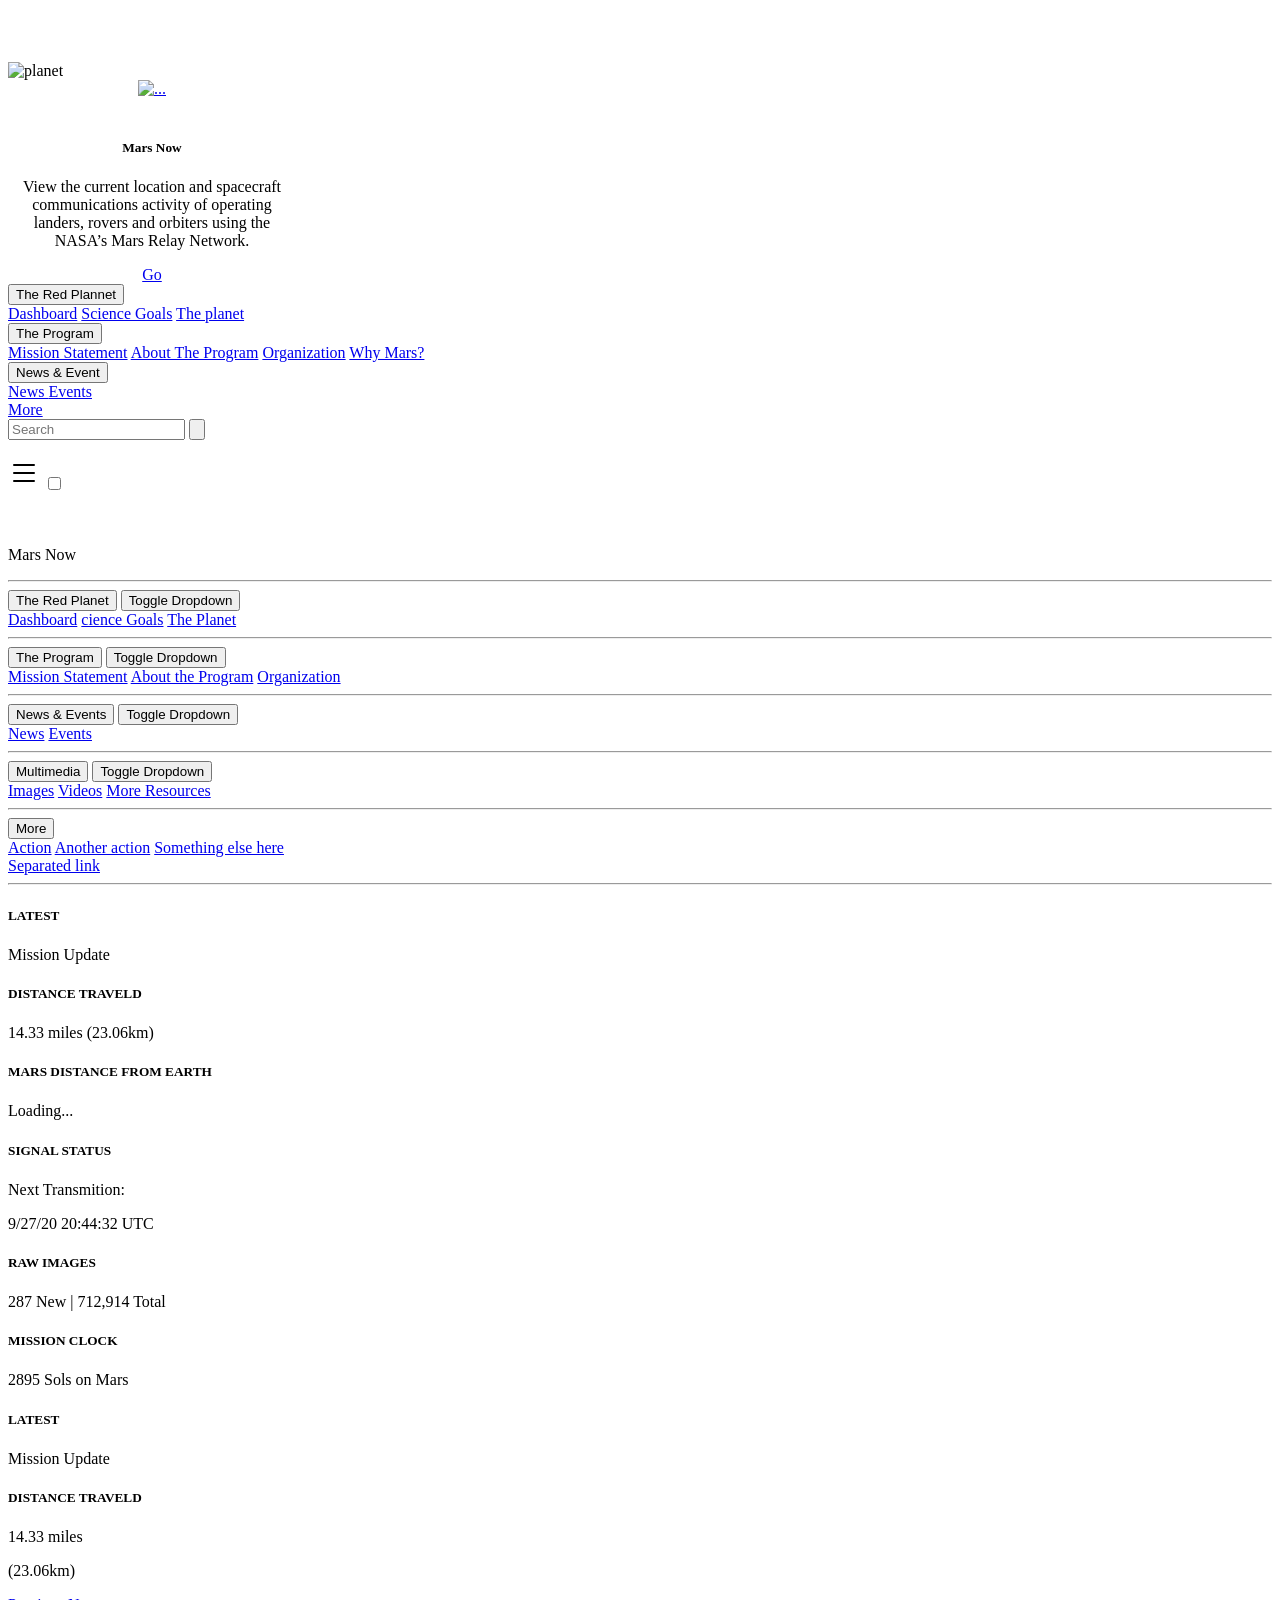
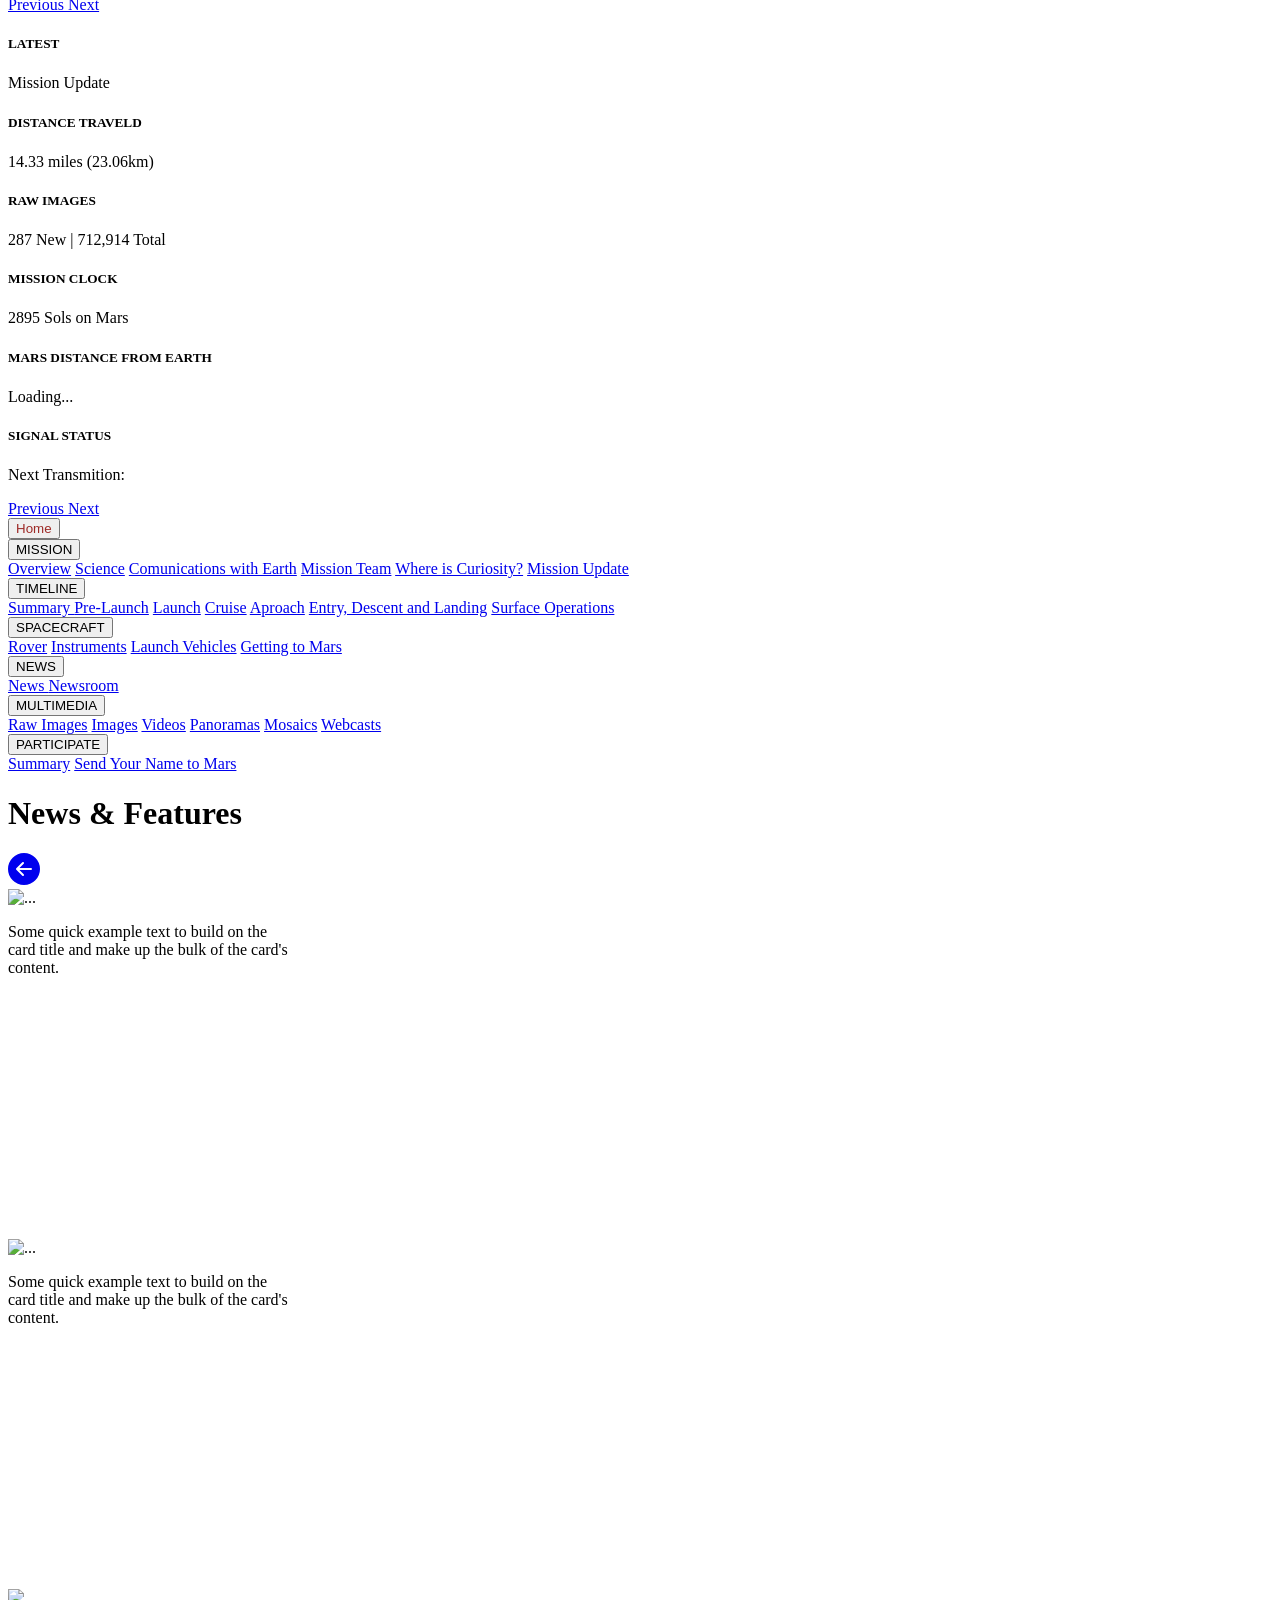
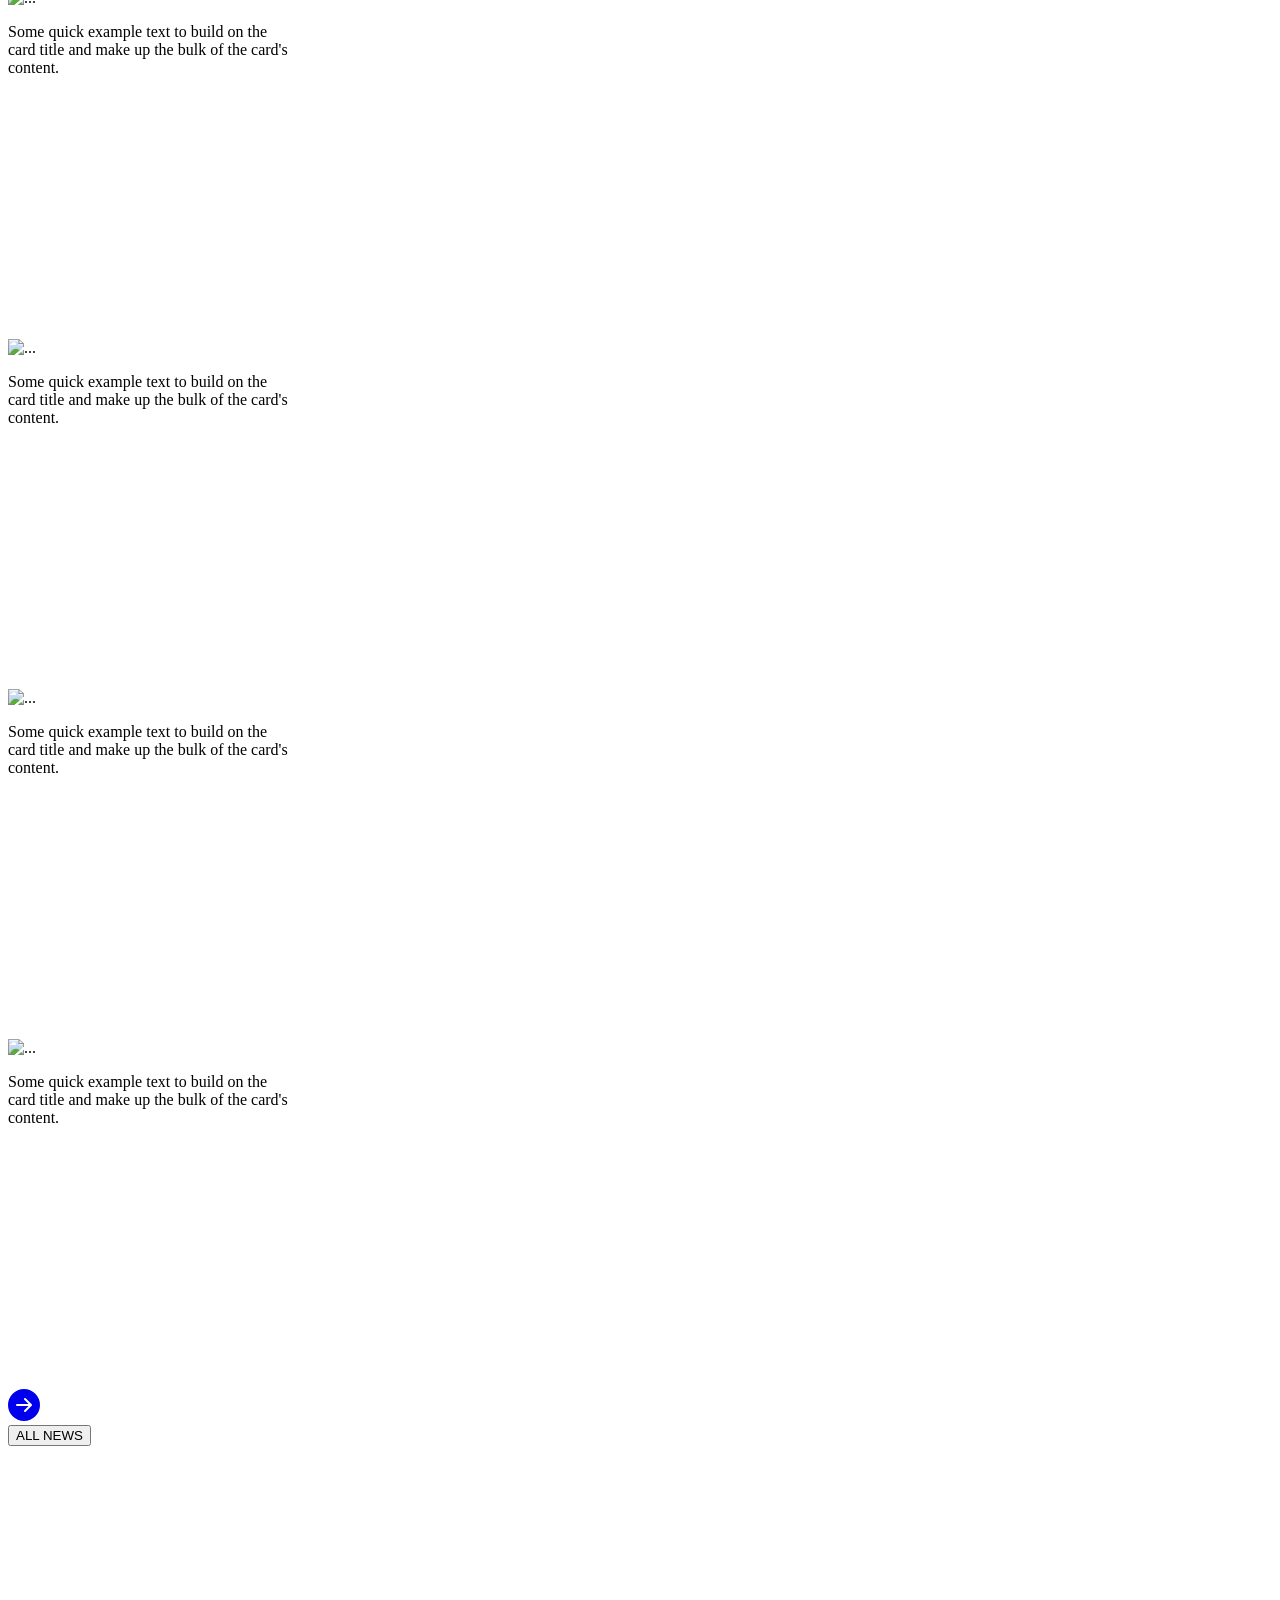
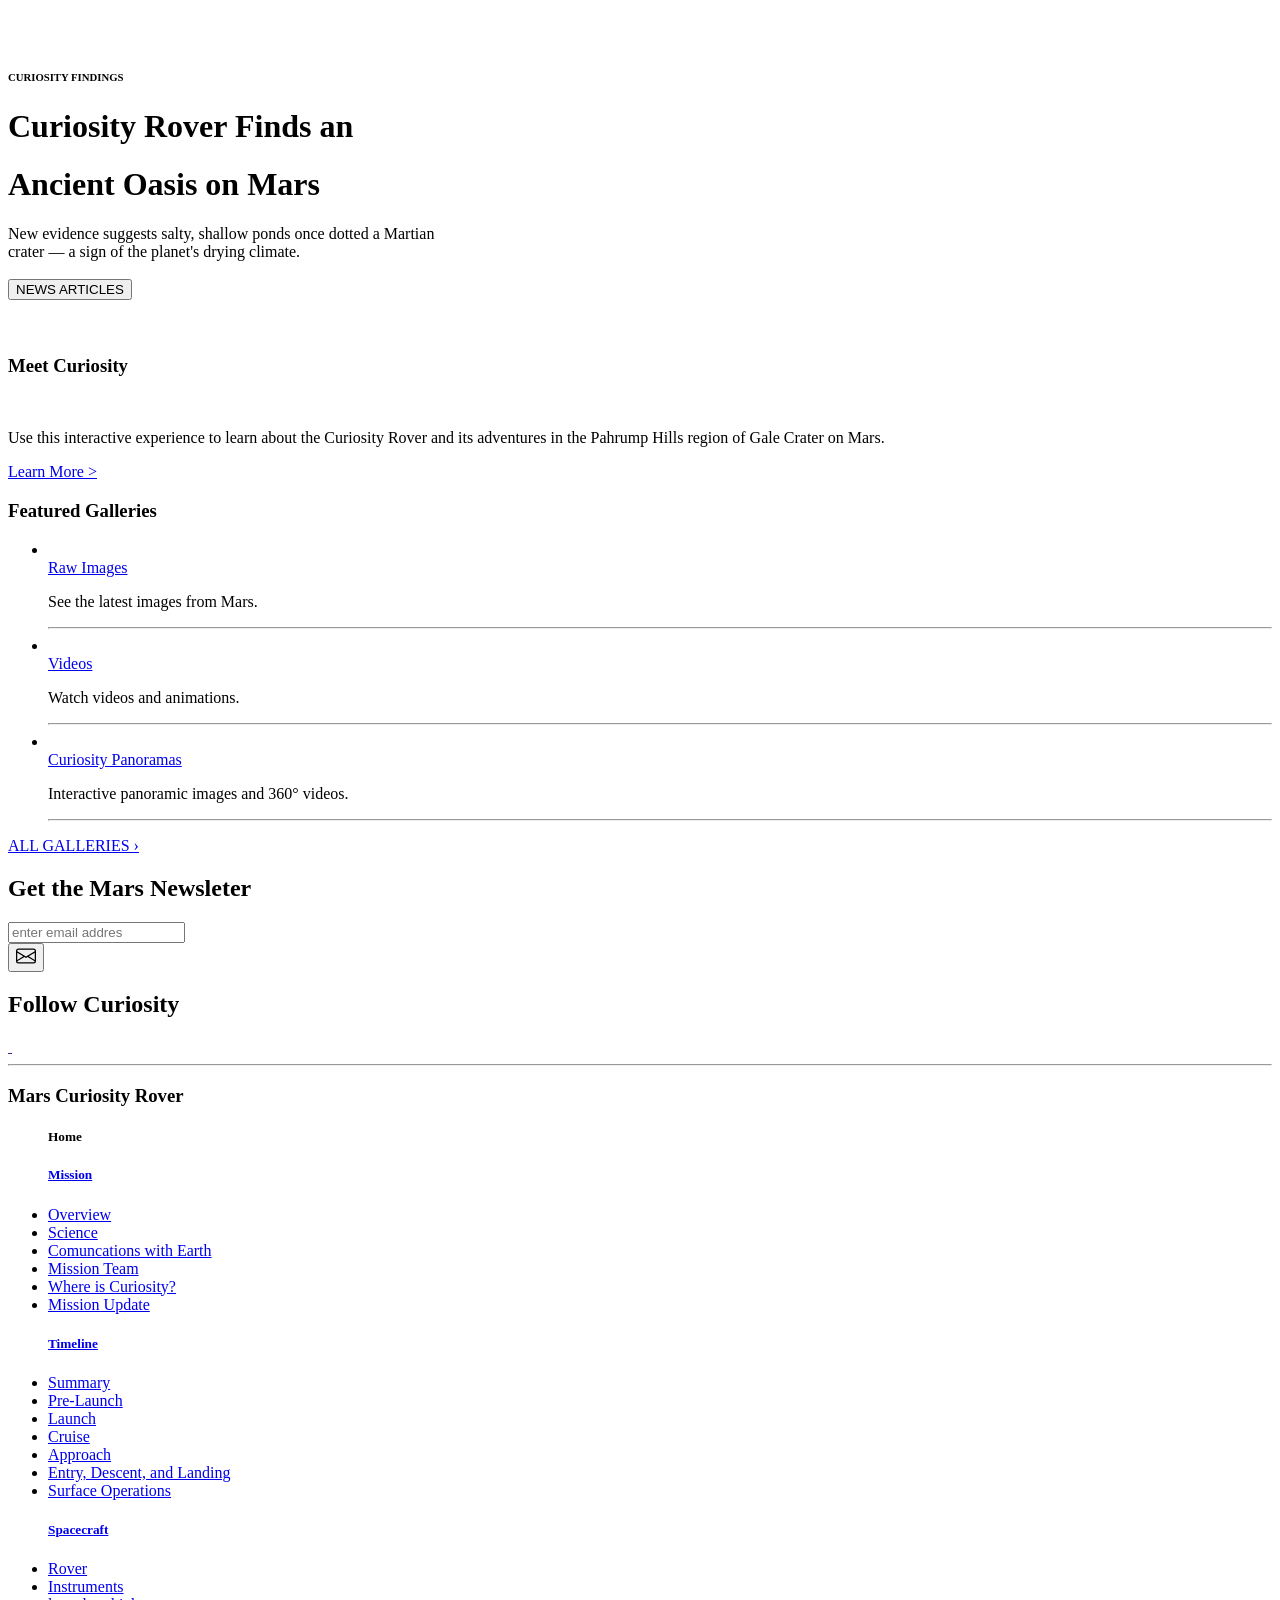
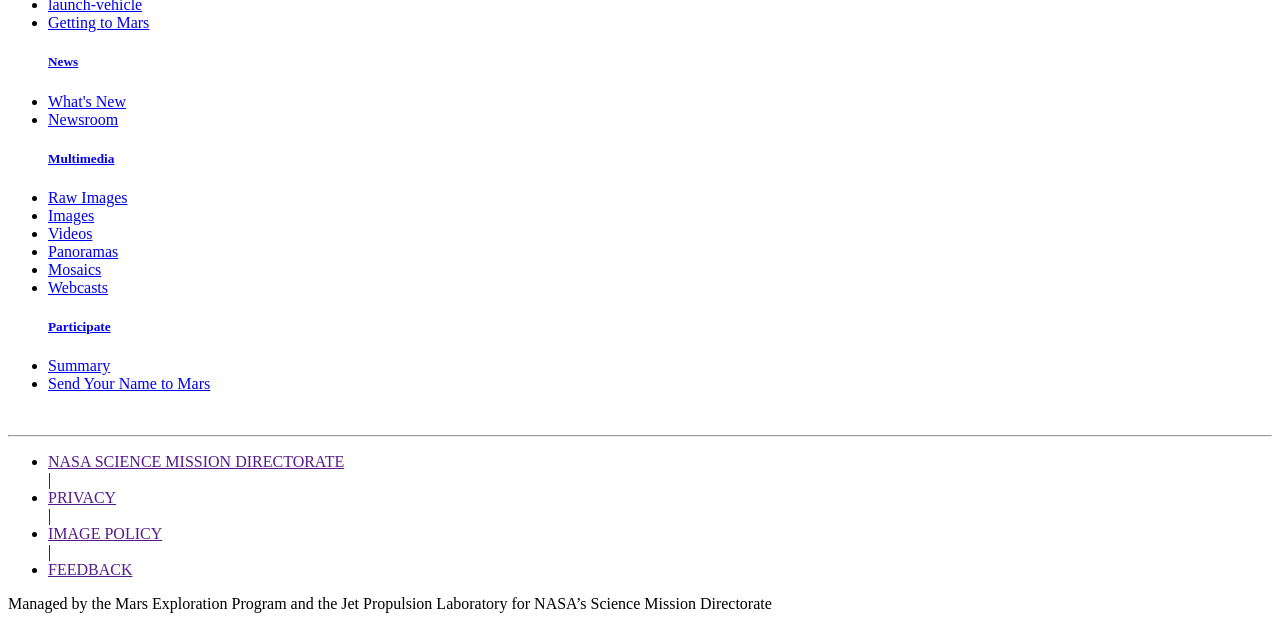
==== html/index.html @ d2bba1cb "Add files via upload" ====
<!DOCTYPE html>
<html lang="en">

<head>
     <meta charset="UTF-8">
     <meta name="viewport" content="width=device-width, initial-scale=1.0">
     <title>Curiosity | Rover</title>
     <link rel="stylesheet" href="/src/bootstrap-4.5.2-dist/css/bootstrap.css">
     <link rel="stylesheet" href="/src/dir/css/main.css">
     <link href="https://fonts.googleapis.com/css2?family=Open+Sans+Condensed:wght@300&family=Quicksand:wght@300&display=swap"rel="stylesheet">
</head>

<body>

     <meta name="viewport"
          content="width=device-width, initial-scale=1.0, user-scalable=no, target-densityDpi=device-dpi">
     <!-- <meta name="viewport" content="width=device-width, initial-scale=0.3"> -->
     <!-- Background image -->
     <div class="main">
          <img src="/src/img/main.jpg" class="background-image-1" alt="">
          <div class="main-mobile">
               <img src="/src/img/main-mobile.png" alt="">
          </div>
     </div>

     <div class="first-page">
          <!-- Nav Bar -->
          <div class="navbar row">
               <div class="col-3 nasa-logo ">
                    <img src="/src/img/nasa_logo.png" alt="">
               </div>
               <div class="col-9">
                    <div class="dropdown">
                         <img src=" https://mars.nasa.gov/assets/mars.svg" alt="planet" class="planet">
                         <div class="card dropdown-content nasa-planet-icon">
                              <div class="card-body mars-card" style="width: 18rem;text-align: center;">
                                   <a href="https://mars.nasa.gov/explore/mars-now">
                                        <img src="/src/img/mars.jpg" class="card-img-top" alt="..."
                                             style="width: 180px; margin-bottom: 20px; height: auto;">
                                   </a>
                                   <h5 class="card-title">Mars Now</h5>
                                   <p class="card-text">View the current location and spacecraft communications activity
                                        of operating landers, rovers and orbiters using the NASA’s Mars Relay Network.
                                   </p>
                                   <a href="https://mars.nasa.gov/explore/mars-now"
                                        class="btn btn-primary btn-danger text-light btn-go">Go</a>
                              </div>
                         </div>
                    </div>
                    <!-- Navbar DropDown -->
                    <div class="dropdown">
                         <button class="dropbtn">The Red Plannet</button>
                         <div class="dropdown-content">
                              <a href="https://mars.nasa.gov/#red_planet/0">Dashboard</a>
                              <a href="https://mars.nasa.gov/#red_planet/1">Science Goals</a>
                              <a href="https://mars.nasa.gov/#red_planet/2">The planet</a>
                         </div>
                    </div>
                    <div class="dropdown">
                         <button class="dropbtn">The Program</button>
                         <div class="dropdown-content">
                              <a href="https://mars.nasa.gov/#mars_exploration_program/0">Mission Statement</a>
                              <a href="https://mars.nasa.gov/#mars_exploration_program/1">About The Program</a>
                              <a href="https://mars.nasa.gov/#mars_exploration_program/2">Organization</a>
                              <a href="https://mars.nasa.gov/#mars_exploration_program/3">Why Mars?</a>
                         </div>
                    </div>
                    <div class="dropdown">
                         <button class="dropbtn">News & Event</button>
                         <div class="dropdown-content">
                              <a href="https://mars.nasa.gov/news">News </a>
                              <a href="https://mars.nasa.gov/events">Events</a>
                         </div>
                    </div>
                    <div class="dropdown ">
                         <div class="more">
                              <a href="https://mars.nasa.gov/#more" class="dropbtn more">More</a>
                         </div>
                    </div>
                    <div class="dropdown">
                         <form class="form-inline">
                              <input class="form-control" type="search" placeholder="Search">
                              <button class="btn-search btn btn-outline-success" type="submit"><img
                                        src="/src/img/search.png" alt=""></button>
                         </form>
                    </div>
               </div>
               <div class="nav-response col">
                    <div class="nasa-logo-mobile">
                         <img src="/src/img/nasa_logo.png" alt="">
                    </div>

                    <div class="hamburger-btn col">
                         <label for="toggle-1">
                              <svg width="2em" height="2em" viewBox="0 0 16 16" class="bi bi-list" fill="currentColor"
                                   xmlns="http://www.w3.org/2000/svg">
                                   <path fill-rule="evenodd"
                                        d="M2.5 11.5A.5.5 0 0 1 3 11h10a.5.5 0 0 1 0 1H3a.5.5 0 0 1-.5-.5zm0-4A.5.5 0 0 1 3 7h10a.5.5 0 0 1 0 1H3a.5.5 0 0 1-.5-.5zm0-4A.5.5 0 0 1 3 3h10a.5.5 0 0 1 0 1H3a.5.5 0 0 1-.5-.5z" />
                              </svg>
                         </label>

                         <input type="checkbox" id="toggle-1">
                         <div class="mobile">
                              <img src="/src/img/nasa_logo.png" class="nasa-mobile-logo" alt="">


                              <div class="mob-content">
                                   <div class="/srcimg-drop-mob">
                                        <img src="https://mars.nasa.gov/assets/mars.svg" alt="">
                                        <p>Mars Now</p>
                                   </div>


                                   <hr>
                                   <div class="btn-group">
                                        <button type="button" class="btn ">The Red Planet</button>
                                        <button type="button" class="btn  dropdown-toggle dropdown-toggle-split"
                                             data-toggle="dropdown" aria-haspopup="true" aria-expanded="false">
                                             <span class="sr-only">Toggle Dropdown</span>
                                        </button>
                                        <div class="dropdown-menu">
                                             <a class="dropdown-item" href="#">Dashboard</a>
                                             <a class="dropdown-item" href="#">cience Goals</a>
                                             <a class="dropdown-item" href="#">The Planet</a>
                                        </div>
                                   </div>
                                   <hr>
                                   <div class="btn-group">
                                        <button type="button" class="btn">The Program</button>
                                        <button type="button" class="btn  dropdown-toggle dropdown-toggle-split"
                                             data-toggle="dropdown" aria-haspopup="true" aria-expanded="false">
                                             <span class="sr-only">Toggle Dropdown</span>
                                        </button>
                                        <div class="dropdown-menu">
                                             <a class="dropdown-item" href="#">Mission Statement</a>
                                             <a class="dropdown-item" href="#">About the Program</a>
                                             <a class="dropdown-item" href="#">Organization</a>
                                        </div>
                                   </div>
                                   <hr>
                                   <div class="btn-group">
                                        <button type="button" class="btn">News & Events</button>
                                        <button type="button" class="btn dropdown-toggle dropdown-toggle-split"
                                             data-toggle="dropdown" aria-haspopup="true" aria-expanded="false">
                                             <span class="sr-only">Toggle Dropdown</span>
                                        </button>
                                        <div class="dropdown-menu">
                                             <a class="dropdown-item" href="#">News</a>
                                             <a class="dropdown-item" href="#">Events</a>
                                        </div>
                                   </div>
                                   <hr>
                                   <div class="btn-group">
                                        <button type="button" class="btn">Multimedia</button>
                                        <button type="button" class="btn  dropdown-toggle dropdown-toggle-split"
                                             data-toggle="dropdown" aria-haspopup="true" aria-expanded="false">
                                             <span class="sr-only">Toggle Dropdown</span>
                                        </button>
                                        <div class="dropdown-menu">
                                             <a class="dropdown-item" href="#">Images</a>
                                             <a class="dropdown-item" href="#">Videos</a>
                                             <a class="dropdown-item" href="#">More Resources</a>
                                        </div>
                                   </div>
                                   <hr>
                                   <div class="btn-group">
                                        <button type="button" class="btn ">More</button>

                                        <div class="dropdown-menu">
                                             <a class="dropdown-item" href="#">Action</a>
                                             <a class="dropdown-item" href="#">Another action</a>
                                             <a class="dropdown-item" href="#">Something else here</a>
                                             <div class="dropdown-divider"></div>
                                             <a class="dropdown-item" href="#">Separated link</a>
                                        </div>
                                   </div>
                                   <hr>
                              </div>

                         </div>
                    </div>
               </div>

               <div class="rover-name ">
                    <!-- <p>Mars Curiosity Rover</p> -->
               </div>
          </div>

          <!-- Slidebar one -->
          <div id="carouselExampleControls" class="carousel slide mobile-go" data-interval="false">
               <div class="carousel-inner">
                    <div class="carousel-item active">
                         <div class='first-row'>
                              <div class="first-r">
                                   <h5>LATEST</h5>
                                   <p>Mission Update</p>

                              </div>
                              <div class="first-r">
                                   <h5>DISTANCE TRAVELD</h5>
                                   <p>14.33 miles (23.06km)</p>
                              </div>
                              <div class="first-r">
                                   <h5>MARS DISTANCE FROM EARTH</h5>
                                   <p>Loading...</p>
                              </div>
                              <div class="first-r">
                                   <h5>SIGNAL STATUS</h5>
                                   <p>Next Transmition:</p>
                                   <p> 9/27/20 20:44:32 UTC </p>
                              </div>
                         </div>
                    </div>
                    <div class="carousel-item">
                         <div class='first-row'>
                              <div class="first-r">
                                   <h5>RAW IMAGES</h5>
                                   <p>287 New | 712,914 Total</p>
                              </div>
                              <div class="first-r">
                                   <h5>MISSION CLOCK</h5>
                                   <p>2895 Sols on Mars</p>
                              </div>
                              <div class="first-r">
                                   <h5>LATEST</h5>
                                   <p>Mission Update</p>
                              </div>
                              <div class="first-r">
                                   <h5>DISTANCE TRAVELD</h5>
                                   <p>14.33 miles</p>
                                   <p>(23.06km)</p>
                              </div>
                         </div>
                    </div>
               </div>
               <!-- Slidebar action -->
               <a class="carousel-control-prev" href="#carouselExampleControls" role="button" data-slide="prev">
                    <span class="carousel-control-prev-icon" aria-hidden="true"></span>
                    <span class="sr-only">Previous</span>
               </a>
               <a class="carousel-control-next" href="#carouselExampleControls" role="button" data-slide="next">
                    <span class="carousel-control-next-icon" aria-hidden="true"></span>
                    <span class="sr-only">Next</span>
               </a>
          </div>
     </div>

     <div class="first-carosel-mobile">

          <div id="carouselExampleControls-two" class="carousel slide sc-navdesk-go" data-interval="false">
               <div class="carousel-inner">
                    <div class="carousel-item active">

                         <div class='second-row'>
                              <div class="second-r ">
                                   <h5>LATEST</h5>
                                   <p>Mission Update</p>
                              </div>
                              <div class="second-r ">
                                   <h5>DISTANCE TRAVELD</h5>
                                   <p>14.33 miles (23.06km)</p>

                              </div>
                         </div>
                    </div>
                    <div class="carousel-item">
                         <div class='second-row'>
                              <div class="second-r">
                                   <h5>RAW IMAGES</h5>
                                   <p>287 New | 712,914 Total</p>
                              </div>
                              <div class="second-r">
                                   <h5>MISSION CLOCK</h5>
                                   <p>2895 Sols on Mars</p>
                              </div>
                         </div>
                    </div>
                    <div class="carousel-item">
                         <div class='second-row'>
                              <div class="second-r">
                                   <h5>MARS DISTANCE FROM EARTH</h5>
                                   <p>Loading...</p>
                              </div>
                              <div class="second-r">
                                   <h5>SIGNAL STATUS</h5>
                                   <p>Next Transmition:</p>
                              </div>
                         </div>
                    </div>

               </div>
               <!-- Slidebar action -->
               <a class="carousel-control-prev" href="#carouselExampleControls-two" role="button" data-slide="prev">
                    <span class="carousel-control-prev-icon" aria-hidden="true"></span>
                    <span class="sr-only">Previous</span>
               </a>
               <a class="carousel-control-next" href="#carouselExampleControls-two" role="button" data-slide="next">
                    <span class="carousel-control-next-icon" aria-hidden="true"></span>
                    <span class="sr-only">Next</span>
               </a>
          </div>
     </div>

     </div>

     <!-- Secon page | part -->
     <div class="second-navbar">
          <div class="dropdown">
               <a href="#">
                    <button class="bg-white dropbtn-part-2" style="color: #9d2926;">Home</button>
               </a>
          </div>

          <div class="dropdown">
               <a href="https://mars.nasa.gov/msl/mission/overview" class="mobile-disable">
                    <button class="dropbtn-part-2">MISSION</button>
               </a>
               <div class="dropdown-content">
                    <a href="https://mars.nasa.gov/msl/mission/overview">Overview</a>
                    <a href="https://mars.nasa.gov/msl/mission/science/summary">Science</a>
                    <a href="https://mars.nasa.gov/msl/mission/communications">Comunications with Earth</a>
                    <a href="https://mars.nasa.gov/msl/mission/team">Mission Team</a>
                    <a href="https://mars.nasa.gov/msl/mission/where-is-the-rover">Where is Curiosity?</a>
                    <a href="https://mars.nasa.gov/msl/mission-updates">Mission Update</a>
               </div>
          </div>
          <div class="dropdown">
               <a href="https://mars.nasa.gov/msl/timeline/summary" class="mobile-disable">
                    <button class="dropbtn-part-2">TIMELINE</button>
               </a>
               <div class="dropdown-content">
                    <a href="https://mars.nasa.gov/msl/timeline/summary">Summary </a>
                    <a href="https://mars.nasa.gov/msl/timeline/prelaunch/summary/">Pre-Launch</a>
                    <a href="https://mars.nasa.gov/msl/timeline/launch/summary">Launch</a>
                    <a href="https://mars.nasa.gov/msl/timeline/cruise">Cruise</a>
                    <a href="https://mars.nasa.gov/msl/timeline/approach">Aproach</a>
                    <a href="https://mars.nasa.gov/msl/timeline/edl">Entry, Descent and Landing</a>
                    <a href="https://mars.nasa.gov/msl/timeline/surface-operations">Surface Operations</a>
               </div>
          </div>
          <div class="dropdown">
               <a href="https://mars.nasa.gov/msl/spacecraft/rover/" class="mobile-disable" >
                    <button class="dropbtn-part-2">SPACECRAFT</button>
               </a>
               <div class="dropdown-content">
                    <a href="https://mars.nasa.gov/msl/spacecraft/rover/summary">Rover</a>
                    <a href="https://mars.nasa.gov/msl/spacecraft/instruments/summary">Instruments</a>
                    <a href="https://mars.nasa.gov/msl/spacecraft/launch-vehicle/summary">Launch Vehicles</a>
                    <a href="https://mars.nasa.gov/msl/spacecraft/getting-to-mars">Getting to Mars</a>
               </div>
          </div>
          <div class="dropdown">
               <a href="https://mars.nasa.gov/msl/news" class="mobile-disable">
                    <button class="dropbtn-part-2">NEWS</button>
               </a>
               <div class="dropdown-content">
                    <a href="https://mars.nasa.gov/msl/news">News </a>
                    <a href="https://mars.nasa.gov/msl/news/newsroom">Newsroom</a>
               </div>
          </div>
          <div class="dropdown">
               <a href="https://mars.nasa.gov/msl/multimedia/images" class="mobile-disable">
                    <button class="dropbtn-part-2">MULTIMEDIA</button>
               </a>
               <div class="dropdown-content">
                    <a href="https://mars.nasa.gov/msl/multimedia/raw-images">Raw Images</a>
                    <a href="https://mars.nasa.gov/msl/multimedia/images">Images</a>
                    <a href="https://mars.nasa.gov/msl/multimedia/videos">Videos</a>
                    <a href="https://mars.nasa.gov/msl/multimedia/panoramas">Panoramas</a>
                    <a href="https://mars.nasa.gov/msl/multimedia/mosaics">Mosaics</a>
                    <a href="https://mars.nasa.gov/msl/multimedia/webcasts">Webcasts</a>
               </div>
          </div>
          <div class="dropdown">
               <a href="https://mars.nasa.gov/msl/participate/summary" class="mobile-disable">
                    <button class="dropbtn-part-2">PARTICIPATE</button>
               </a>
               <div class="dropdown-content">
                    <a href="https://mars.nasa.gov/msl/participate/summary">Summary</a>
                    <a href="https://mars.nasa.gov/msl/participate/send-your-name/about">Send Your Name to Mars</a>
               </div>
          </div>
     </div>

     <!-- Second slider content page -->
     <div class="main-news-slider">

          <h1>News & Features</h1>
          <!-- Previous button secon slider -->
          <div class="previous-btn-2nd" style="width: 100%;">
               <div class="align-middle">
                    <div class="previous-btn">
                         <a class="carousel-sc-prv" href="#carouselExampleControls-second" role="button"
                              data-slide="prev">
                              <span aria-hidden="true">
                                   <svg width="2em" height="2em" viewBox="0 0 16 16"
                                        class="bi bi-arrow-left-circle-fill icon" fill="currentColor"
                                        xmlns="http://www.w3.org/2000/svg">
                                        <path fill-rule="evenodd"
                                             d="M16 8A8 8 0 1 1 0 8a8 8 0 0 1 16 0zm-4.5.5a.5.5 0 0 0 0-1H5.707l2.147-2.146a.5.5 0 1 0-.708-.708l-3 3a.5.5 0 0 0 0 .708l3 3a.5.5 0 0 0 .708-.708L5.707 8.5H11.5z" />
                                   </svg>
                              </span>
                         </a>
                    </div>


                    <!-- Middle section -->
                    <div class="connect-middle">
                         <div id="carouselExampleControls-second" class="carousel slide" data-interval="false">

                              <!-- First deck on second slider -->



                              <div class="carousel-item active ">
                                   <div class="carousel-inner second-slider-flex">
                                        <div class="card card-mobile-go" style="width: 18rem; height: 350px; ">
                                             <img src="https://mars.nasa.gov/system/feature_items/images/6193_PIA23623-226.jpg"
                                                  class="card-img-top" alt="...">
                                             <div class="card-body">
                                                  <p class="card-text">Some quick example text to build on the card
                                                       title and make up the bulk of the card's content.</p>
                                             </div>
                                        </div>
                                        <div class="card card-middle" style="width: 18rem; height: 350px;">
                                             <img src="https://mars.nasa.gov/system/feature_items/images/6157_mars_seasonal_oxygen_gale_crater-320x240.jpg"
                                                  class="card-img-top" alt="...">
                                             <div class="card-body">
                                                  <p class="card-text">Some quick example text to build on the card
                                                       title and make up the bulk of the card's content.</p>
                                             </div>
                                        </div>
                                        <div class="card card-mobile-go" style="width: 18rem; height: 350px;">
                                             <img src="https://mars.nasa.gov/system/feature_items/images/6148_Mars_chemist_320x240px.jpg"
                                                  class="card-img-top" alt="...">
                                             <div class="card-body">
                                                  <p class="card-text">Some quick example text to build on the card
                                                       title and make up the bulk of the card's content.</p>
                                             </div>
                                        </div>
                                   </div>
                              </div>

                              <!-- Secon dec on second slider -->
                              <div class="carousel-item ">
                                   <div class="carousel-inner second-slider-flex">
                                        <div class="card" style="width: 18rem; height: 350px; ">
                                             <img src="https://mars.nasa.gov/system/feature_items/images/6193_PIA23623-226.jpg"
                                                  class="card-img-top" alt="...">
                                             <div class="card-body">
                                                  <p class="card-text">Some quick example text to build on the card
                                                       title and make up the bulk of the card's content.</p>
                                             </div>
                                        </div>
                                        <div class="card card-middle" style="width: 18rem; height: 350px;">
                                             <img src="https://mars.nasa.gov/system/feature_items/images/6157_mars_seasonal_oxygen_gale_crater-320x240.jpg"
                                                  class="card-img-top" alt="...">
                                             <div class="card-body">
                                                  <p class="card-text">Some quick example text to build on the card
                                                       title and make up the bulk of the card's content.</p>
                                             </div>
                                        </div>
                                        <div class="card" style="width: 18rem; height: 350px;">
                                             <img src="https://mars.nasa.gov/system/feature_items/images/6148_Mars_chemist_320x240px.jpg"
                                                  class="card-img-top" alt="...">
                                             <div class="card-body">
                                                  <p class="card-text">Some quick example text to build on the card
                                                       title and make up the bulk of the card's content.</p>
                                             </div>
                                        </div>
                                   </div>
                              </div>
                         </div>
                    </div>



                    <div>
                         <a class="carousel-control-sc" href="#carouselExampleControls-second" role="button"
                              data-slide="next">
                              <span aria-hidden="true">
                                   <svg width="2em" height="2em" viewBox="0 0 16 16"
                                        class="bi bi-arrow-right-circle-fill icon" fill="currentColor"
                                        xmlns="http://www.w3.org/2000/svg">
                                        <path fill-rule="evenodd"
                                             d="M16 8A8 8 0 1 1 0 8a8 8 0 0 1 16 0zm-11.5.5a.5.5 0 0 1 0-1h5.793L8.146 5.354a.5.5 0 1 1 .708-.708l3 3a.5.5 0 0 1 0 .708l-3 3a.5.5 0 0 1-.708-.708L10.293 8.5H4.5z" />
                                   </svg>
                              </span>
                         </a>
                    </div>
               </div>

               <!-- button after the slider -->

          </div>

          <div class="btn-all-news">
               <a href="https://mars.nasa.gov/msl/news">
                    <button class="btn"> ALL NEWS </button>
               </a>
          </div>
     </div>


     <!-- Third page -->


     <div class="curiosity-findings-page">
          <div class="container row" style="padding-top: 200px;">
               <div class="blank col-2"></div>
               <div class="information col-10" style="width: 1000px;">
                    <h6>CURIOSITY FINDINGS</h6>
                    <h1>
                         Curiosity Rover Finds an
                    </h1>
                    <h1>
                         Ancient Oasis on Mars
                    </h1>
                    <span> New evidence suggests salty, shallow ponds once dotted a Martian </span><br>
                    <span> crater — a sign of the planet's drying climate.</span><br><br>
                    <a
                         href="https://mars.nasa.gov/news/8522/nasas-curiosity-rover-finds-an-ancient-oasis-on-mars/?site=msl">
                         <button class="btn new-articles">NEWS ARTICLES</button>
                    </a>
               </div>
          </div>
     </div>
     <!-- Curiosity finding background image -->
     <!-- Curiosity finding background image -->
     <div class="black-layer">
          <img src="/src/img/black2.png" alt="">
     </div>
     <div class="background-image-2">
          <img src="/src/img/main2.png" alt="">
     </div>

     <!-- Fourth page -->
     <div class="media-filler">
          <div class="container">
               <div class="media row">
                    <div class="col-6 media-1">
                         <h3>Meet Curiosity</h3>
                         <img src="/src/img/media_img_1.jpg" class="" alt="">
                         <p>Use this interactive experience to learn about the Curiosity Rover and its adventures in the
                              Pahrump Hills region of Gale Crater on Mars.</p>
                         <a href="https://eyes.nasa.gov/curiosity">Learn More ></a>
                    </div>
                    <div class="col-6 media-2">
                         <header>
                              <h3>Featured Galleries</h3>
                         </header>
                         <ul>
                              <li>
                                   <div class="img">
                                        <a href="https://mars.nasa.gov/msl/multimedia/raw-images/">
                                             <img src="/src/img/media_img_2.jpg" alt="">
                                        </a>
                                   </div>
                                   <div class="text">
                                        <a href="https://mars.nasa.gov/msl/multimedia/raw-images/">Raw Images</a>
                                        <p>See the latest images from Mars.</p>
                                   </div>
                              </li>
                              <hr>
                              <li>
                                   <div class="img">
                                        <a href="https://mars.nasa.gov/msl/multimedia/videos">
                                             <img src="/src/img/media_img_3.jpg" alt="">
                                        </a>
                                   </div>
                                   <div class="text">
                                        <a href="https://mars.nasa.gov/msl/multimedia/videos">Videos</a>
                                        <p>Watch videos and animations.</p>
                                   </div>
                              </li>
                              <hr>
                              <li>
                                   <div class="img">
                                        <a href="https://mars.nasa.gov/msl/multimedia/raw-images/">
                                             <img src="/src/img/media_img_4.jpg" alt="">
                                        </a>
                                   </div>
                                   <div class="text">
                                        <a href="https://mars.nasa.gov/msl/multimedia/raw-images/">Curiosity
                                             Panoramas</a>
                                        <p>Interactive panoramic images and 360° videos.</p>
                                   </div>
                              </li>
                              <hr>
                         </ul>
                         <footer>
                              <a href="https://mars.nasa.gov/msl/multimedia/">ALL GALLERIES ›</a>
                         </footer>
                    </div>
               </div>
          </div>
     </div>

     <!-- Web Footer -->
     <div class="web-footer">

          <div class="links">
               <div class="newsletter-left">
                    <div class="child-one">
                         <h2>Get the Mars Newsleter</h2>
                         <div class="input-group mb-3" style="width: 350px;">
                              <input type="text" class="form-control" placeholder="enter email addres"
                                   aria-label="Recipient's username" aria-describedby="button-addon2">
                              <div class="input-group-append">
                                   <button class="btn btn-outline-secondary form-control" type="button"
                                        id="button-addon2">
                                        <svg width="1.5em" height="1.5em" viewBox="0 0 16 16" class="bi bi-envelope"
                                             fill="currentColor" xmlns="http://www.w3.org/2000/svg">
                                             <path fill-rule="evenodd"
                                                  d="M0 4a2 2 0 0 1 2-2h12a2 2 0 0 1 2 2v8a2 2 0 0 1-2 2H2a2 2 0 0 1-2-2V4zm2-1a1 1 0 0 0-1 1v.217l7 4.2 7-4.2V4a1 1 0 0 0-1-1H2zm13 2.383l-4.758 2.855L15 11.114v-5.73zm-.034 6.878L9.271 8.82 8 9.583 6.728 8.82l-5.694 3.44A1 1 0 0 0 2 13h12a1 1 0 0 0 .966-.739zM1 11.114l4.758-2.876L1 5.383v5.73z" />
                                        </svg>
                                   </button>
                              </div>
                         </div>
                    </div>
                    <div class="child-twoo">

                         <div class="child-two-text">
                              <h2>Follow Curiosity</h2>
                         </div>
                         <div class="child-two-img">
                              <a href="">
                                   <img src="/src/img/twitter_icon@2x.png" alt="">
                              </a>

                              <a href="">
                                   <img src="/src/img/facebook_icon@2x.png" alt="">
                              </a>
                         </div>
                    </div>
               </div>


               <hr>
               <h3>Mars Curiosity Rover</h3>
               <div class="links-content">

                    <div class="name-links">
                         <div class="home">
                              <ul>
                                   <h5>Home</h5>
                              </ul>
                         </div>



                         <div class="mission">
                              <ul>
                                   <h5><a href="https://mars.nasa.gov/msl/mission/overview">
                                             Mission
                                        </a></h5>
                                   <li><a href="https://mars.nasa.gov/msl/mission/overview">
                                             Overview
                                        </a></li>
                                   <li><a href="https://mars.nasa.gov/msl/mission/science/summary">
                                             Science
                                        </a></li>
                                   <li><a href="https://mars.nasa.gov/msl/mission/communications">
                                             Comuncations with Earth
                                        </a></li>
                                   <li><a href="https://mars.nasa.gov/msl/mission/team">
                                             Mission Team
                                        </a></li>
                                   <li><a href="https://mars.nasa.gov/msl/mission/where-is-the-rover">
                                             Where is Curiosity?
                                        </a></li>
                                   <li><a href="https://mars.nasa.gov/msl/mission-updates">
                                             Mission Update
                                        </a></li>
                              </ul>
                         </div>
                         <div class="Timeline">

                              <ul>
                                   <h5><a href="https://mars.nasa.gov/msl/timeline/summary">
                                             Timeline
                                        </a>
                                   </h5>
                                   <li><a href="https://mars.nasa.gov/msl/timeline/summary">
                                             Summary
                                        </a></li>
                                   <li><a href="https://mars.nasa.gov/msl/timeline/prelaunch/summary/">
                                             Pre-Launch
                                        </a></li>
                                   <li><a href="https://mars.nasa.gov/msl/timeline/launch/summary">
                                             Launch
                                        </a></li>
                                   <li><a href="https://mars.nasa.gov/msl/timeline/cruise">
                                             Cruise
                                        </a></li>
                                   <li><a href="https://mars.nasa.gov/msl/timeline/approach">
                                             Approach
                                        </a></li>
                                   <li><a href="https://mars.nasa.gov/msl/timeline/edl">
                                             Entry, Descent, and Landing
                                        </a></li>
                                   <li><a href="https://mars.nasa.gov/msl/timeline/surface-operations">
                                             Surface Operations
                                        </a></li>
                              </ul>
                         </div>
                         <div class="Spacecraft">
                              <ul>
                                   <h5><a href="https://mars.nasa.gov/msl/spacecraft/rover/">
                                             Spacecraft
                                        </a></h5>
                                   <li><a href="https://mars.nasa.gov/msl/spacecraft/rover/summary">
                                             Rover
                                        </a></li>
                                   <li><a href="https://mars.nasa.gov/msl/spacecraft/instruments/summary">
                                             Instruments
                                        </a></li>
                                   <li><a href="https://mars.nasa.gov/msl/spacecraft/launch-vehicle/summary">
                                             launch-vehicle
                                        </a></li>
                                   <li><a href="https://mars.nasa.gov/msl/spacecraft/getting-to-mars">
                                             Getting to Mars
                                        </a></li>
                              </ul>
                         </div>
                         <div class="News">
                              <ul>
                                   <h5><a href="https://mars.nasa.gov/msl/news">
                                             News
                                        </a></h5>
                                   <li><a href="https://mars.nasa.gov/msl/news">
                                             What's New
                                        </a></li>
                                   <li><a href="https://mars.nasa.gov/msl/news/newsroom">
                                             Newsroom
                                        </a></li>
                              </ul>
                         </div>
                         <div class="Multimedia">
                              <ul>
                                   <h5><a href="https://mars.nasa.gov/msl/multimedia/images">
                                             Multimedia
                                        </a></h5>
                                   <li><a href="https://mars.nasa.gov/msl/multimedia/raw-images">
                                             Raw Images
                                        </a></li>
                                   <li><a href="https://mars.nasa.gov/msl/multimedia/images">
                                             Images
                                        </a></li>
                                   <li><a href="https://mars.nasa.gov/msl/multimedia/videos">
                                             Videos
                                        </a></li>
                                   <li><a href="https://mars.nasa.gov/msl/multimedia/panoramas">
                                             Panoramas
                                        </a></li>
                                   <li><a href="https://mars.nasa.gov/msl/multimedia/mosaics">
                                             Mosaics
                                        </a></li>
                                   <li><a href="https://mars.nasa.gov/msl/multimedia/webcasts">
                                             Webcasts
                                        </a></li>
                              </ul>
                         </div>
                         <div class="Participate">
                              <ul>
                                   <h5><a href="https://mars.nasa.gov/msl/participate/summary">
                                             Participate
                                        </a></h5>
                                   <li><a href="https://mars.nasa.gov/msl/participate/summary">
                                             Summary
                                        </a></li>
                                   <li><a href="https://mars.nasa.gov/msl/participate/send-your-name/about">
                                             Send Your Name to Mars
                                        </a></li>
                              </ul>
                         </div>
                    </div>
               </div>
               <br>
               <hr>


               <div class="ending-footer-upp">
                    <ul>
                         <li><a href="">
                                   NASA SCIENCE MISSION DIRECTORATE
                              </a></li>
                         <span> | </span>
                         <li><a href="">
                                   PRIVACY
                              </a></li>
                         <span> | </span>
                         <li><a href="">
                                   IMAGE POLICY
                              </a></li>
                         <span> | </span>
                         <li><a href="">
                                   FEEDBACK
                              </a></li>
                    </ul>

               </div>
               <div class="ending-footer-down">
                    <p>Managed by the Mars Exploration Program and the Jet Propulsion Laboratory for NASA’s Science
                         Mission Directorate</p>
               </div>
          </div>
     </div>

     <!-- Scripts -->
     <script src="/src/jquery-3.5.1.min.js"></script>
     <script src="/src/bootstrap-4.5.2-dist/js/bootstrap.min.js"></script>

</body>

</html>
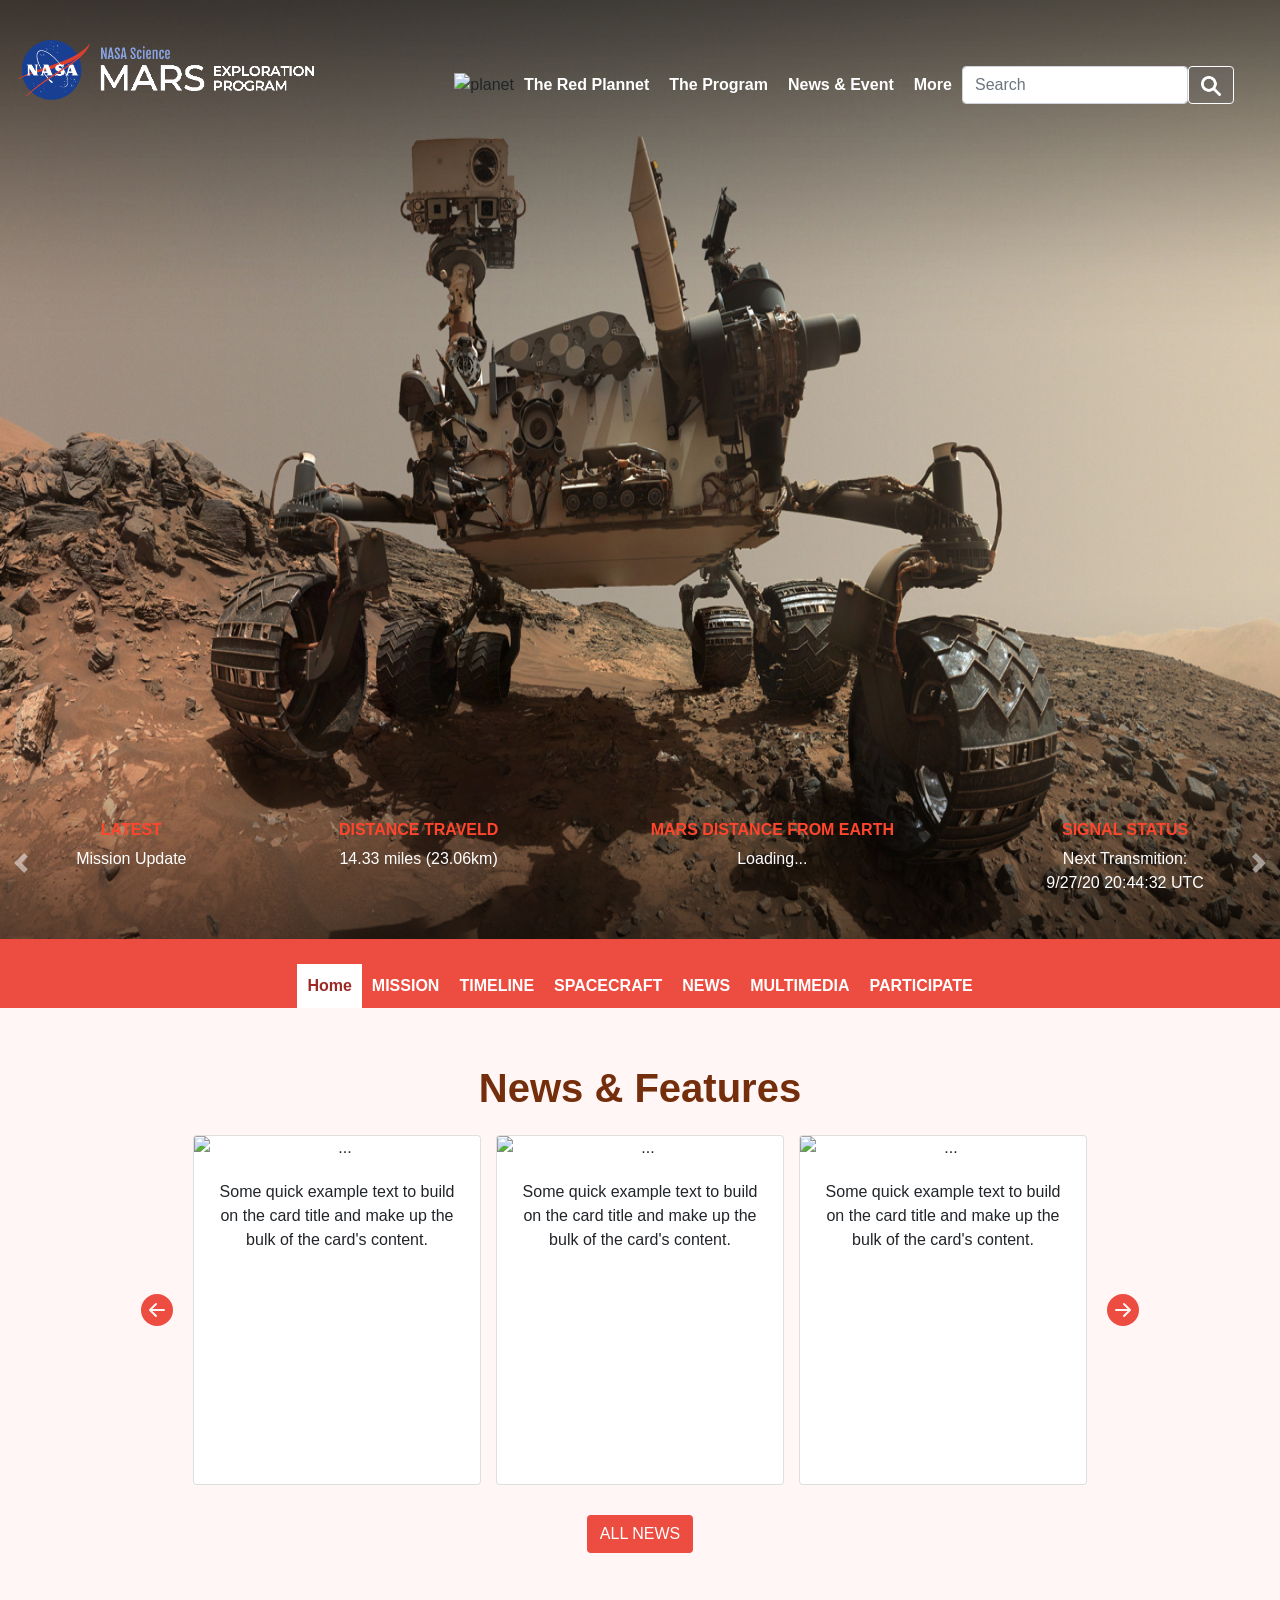
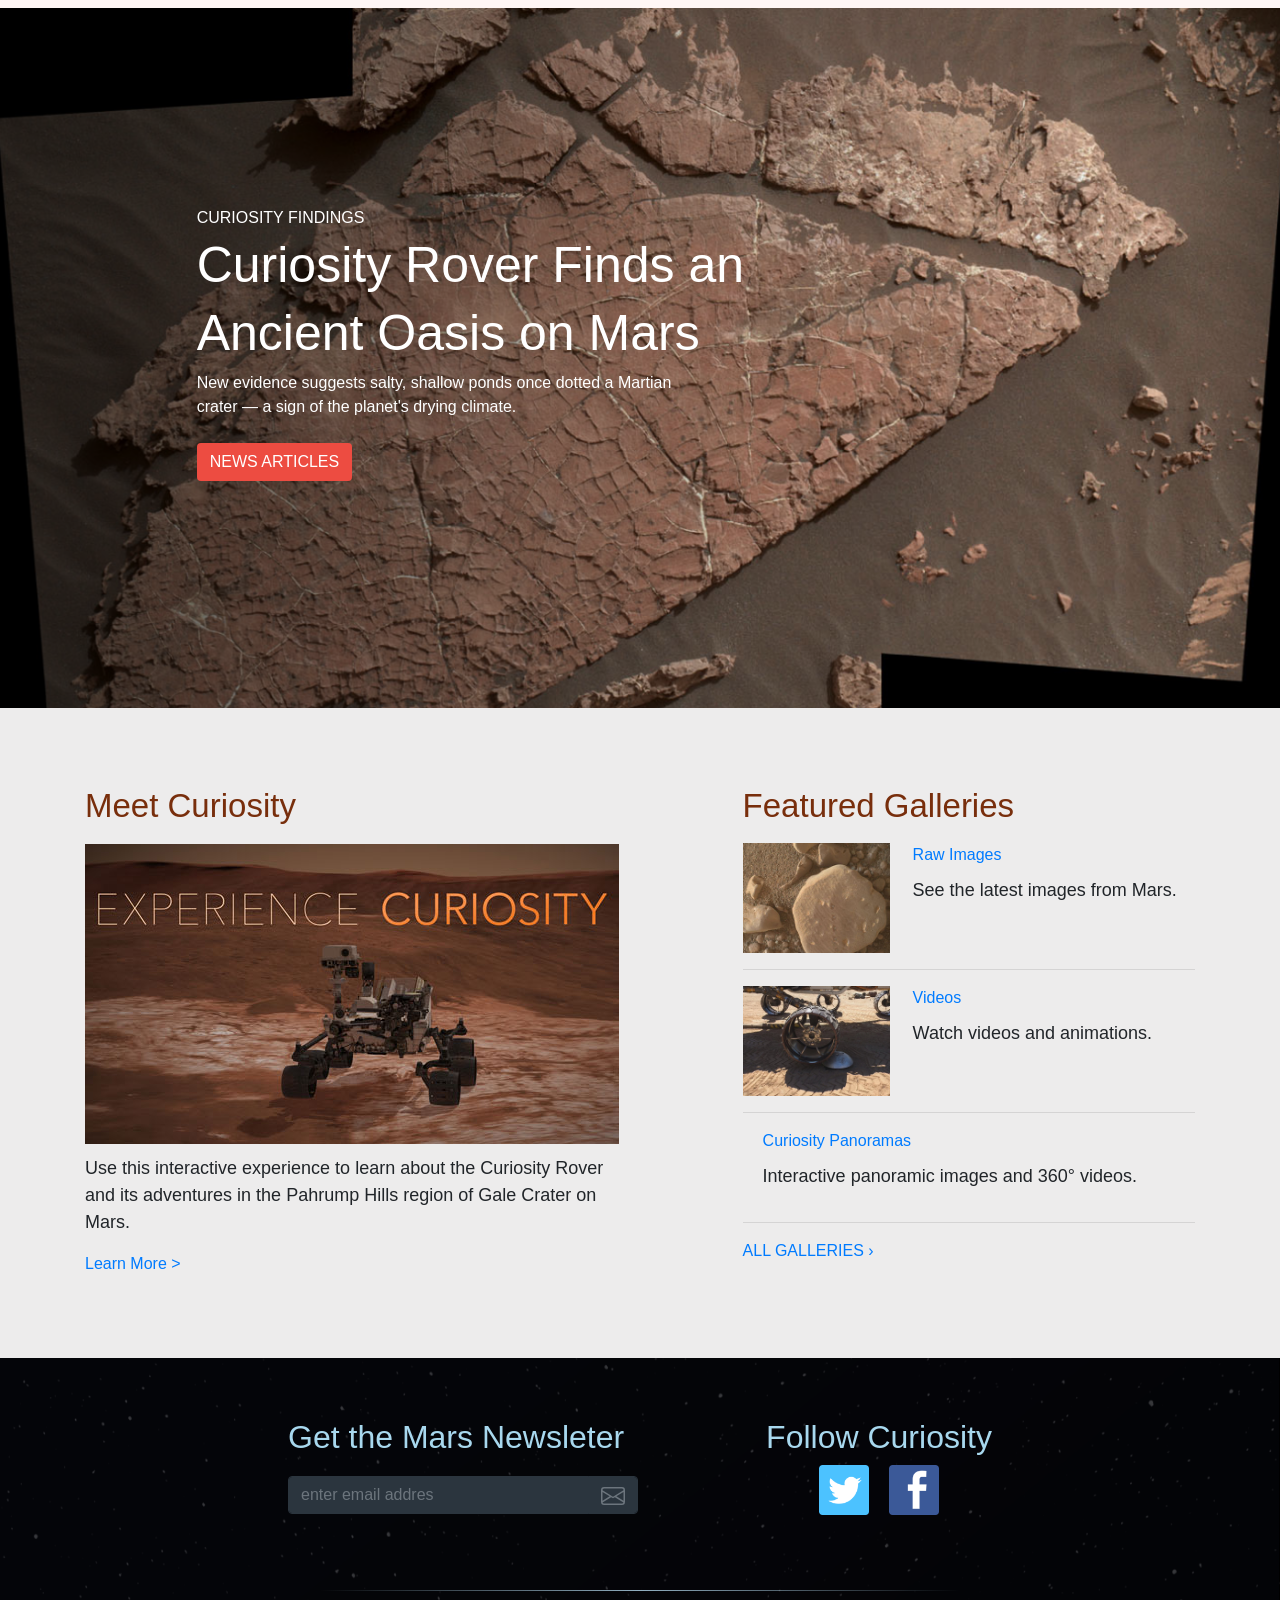
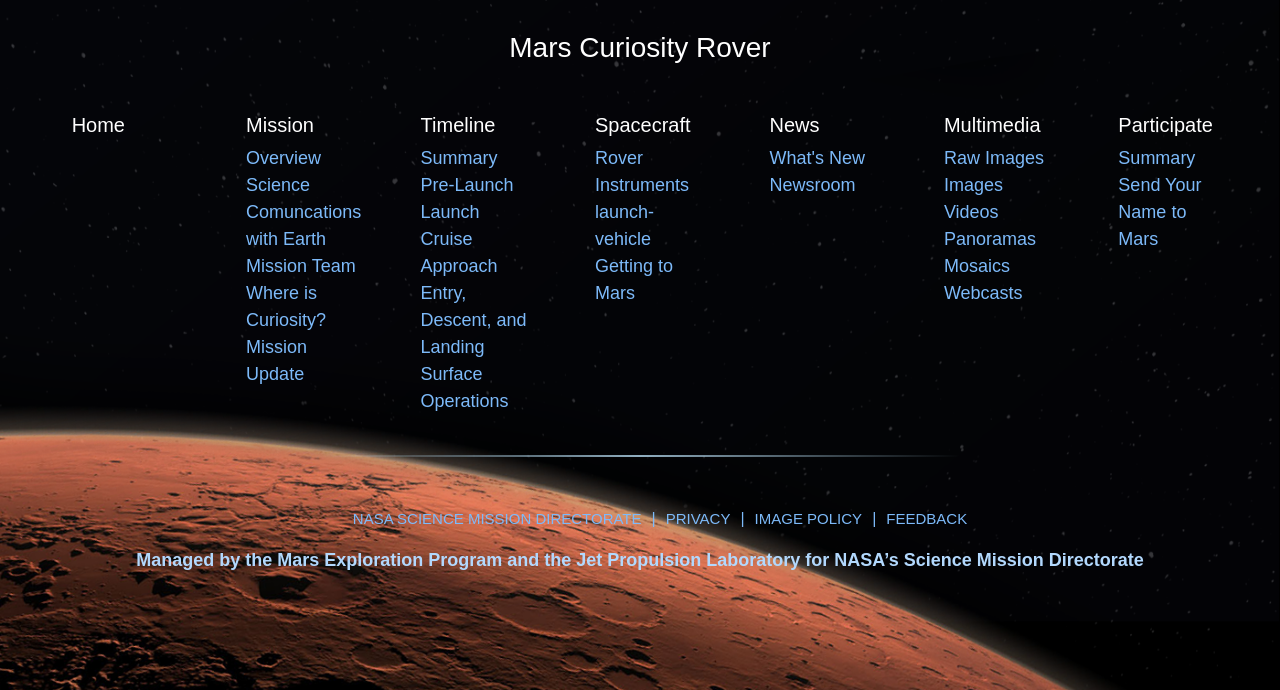
==== commit 6db4cd44: "Add files via upload" ====
--- a/html/index.html
+++ b/html/index.html
@@ -5,8 +5,8 @@
      <meta charset="UTF-8">
      <meta name="viewport" content="width=device-width, initial-scale=1.0">
      <title>Curiosity | Rover</title>
-     <link rel="stylesheet" href="/src/bootstrap-4.5.2-dist/css/bootstrap.css">
-     <link rel="stylesheet" href="/src/dir/css/main.css">
+     <link rel="stylesheet" href="/bootstrap-4.5.2-dist/css/bootstrap.css">
+     <link rel="stylesheet" href="/dir/css/main.css">
      <link href="https://fonts.googleapis.com/css2?family=Open+Sans+Condensed:wght@300&family=Quicksand:wght@300&display=swap"rel="stylesheet">
 </head>
 
@@ -17,17 +17,17 @@
      <!-- <meta name="viewport" content="width=device-width, initial-scale=0.3"> -->
      <!-- Background image -->
      <div class="main">
-          <img src="/src/img/main.jpg" class="background-image-1" alt="">
+          <img src="/img/main.jpg" class="background-image-1" alt="">
           <div class="main-mobile">
-               <img src="/src/img/main-mobile.png" alt="">
+               <img src="/img/main-mobile.png" alt="">
           </div>
      </div>
 
      <div class="first-page">
           <!-- Nav Bar -->
           <div class="navbar row">
-               <div class="col-3 nasa-logo ">
-                    <img src="/src/img/nasa_logo.png" alt="">
+                    <div class="col-3 nasa-logo ">
+                    <img src="/img/nasa_logo.png" alt="">
                </div>
                <div class="col-9">
                     <div class="dropdown">
@@ -35,7 +35,7 @@
                          <div class="card dropdown-content nasa-planet-icon">
                               <div class="card-body mars-card" style="width: 18rem;text-align: center;">
                                    <a href="https://mars.nasa.gov/explore/mars-now">
-                                        <img src="/src/img/mars.jpg" class="card-img-top" alt="..."
+                                        <img src="/mars.jpg" class="card-img-top" alt="..."
                                              style="width: 180px; margin-bottom: 20px; height: auto;">
                                    </a>
                                    <h5 class="card-title">Mars Now</h5>
@@ -81,13 +81,13 @@
                          <form class="form-inline">
                               <input class="form-control" type="search" placeholder="Search">
                               <button class="btn-search btn btn-outline-success" type="submit"><img
-                                        src="/src/img/search.png" alt=""></button>
+                                        src="/img/search.png" alt=""></button>
                          </form>
                     </div>
                </div>
                <div class="nav-response col">
                     <div class="nasa-logo-mobile">
-                         <img src="/src/img/nasa_logo.png" alt="">
+                         <img src="/img/nasa_logo.png" alt="">
                     </div>
 
                     <div class="hamburger-btn col">
@@ -101,11 +101,11 @@
 
                          <input type="checkbox" id="toggle-1">
                          <div class="mobile">
-                              <img src="/src/img/nasa_logo.png" class="nasa-mobile-logo" alt="">
+                              <img src="/img/nasa_logo.png" class="nasa-mobile-logo" alt="">
 
 
                               <div class="mob-content">
-                                   <div class="/srcimg-drop-mob">
+                                   <div class="img-drop-mob">
                                         <img src="https://mars.nasa.gov/assets/mars.svg" alt="">
                                         <p>Mars Now</p>
                                    </div>
@@ -472,9 +472,6 @@
                               </div>
                          </div>
                     </div>
-
-
-
                     <div>
                          <a class="carousel-control-sc" href="#carouselExampleControls-second" role="button"
                               data-slide="next">
@@ -525,13 +522,13 @@
                </div>
           </div>
      </div>
-     <!-- Curiosity finding background image -->
+
      <!-- Curiosity finding background image -->
      <div class="black-layer">
-          <img src="/src/img/black2.png" alt="">
+          <img src="/img/black2.png" alt="">
      </div>
      <div class="background-image-2">
-          <img src="/src/img/main2.png" alt="">
+          <img src="/img/main2.png" alt="">
      </div>
 
      <!-- Fourth page -->
@@ -540,7 +537,7 @@
                <div class="media row">
                     <div class="col-6 media-1">
                          <h3>Meet Curiosity</h3>
-                         <img src="/src/img/media_img_1.jpg" class="" alt="">
+                         <img src="/img/media_img_1.jpg" class="" alt="">
                          <p>Use this interactive experience to learn about the Curiosity Rover and its adventures in the
                               Pahrump Hills region of Gale Crater on Mars.</p>
                          <a href="https://eyes.nasa.gov/curiosity">Learn More ></a>
@@ -553,7 +550,7 @@
                               <li>
                                    <div class="img">
                                         <a href="https://mars.nasa.gov/msl/multimedia/raw-images/">
-                                             <img src="/src/img/media_img_2.jpg" alt="">
+                                             <img src="/img/media_img_2.jpg" alt="">
                                         </a>
                                    </div>
                                    <div class="text">
@@ -565,7 +562,7 @@
                               <li>
                                    <div class="img">
                                         <a href="https://mars.nasa.gov/msl/multimedia/videos">
-                                             <img src="/src/img/media_img_3.jpg" alt="">
+                                             <img src="/img/media_img_3.jpg" alt="">
                                         </a>
                                    </div>
                                    <div class="text">
@@ -577,7 +574,7 @@
                               <li>
                                    <div class="img">
                                         <a href="https://mars.nasa.gov/msl/multimedia/raw-images/">
-                                             <img src="/src/img/media_img_4.jpg" alt="">
+                                             <img src="/media_img_4.jpg" alt="">
                                         </a>
                                    </div>
                                    <div class="text">
@@ -625,11 +622,11 @@
                          </div>
                          <div class="child-two-img">
                               <a href="">
-                                   <img src="/src/img/twitter_icon@2x.png" alt="">
+                                   <img src="/img/twitter_icon@2x.png" alt="">
                               </a>
 
                               <a href="">
-                                   <img src="/src/img/facebook_icon@2x.png" alt="">
+                                   <img src="/img/facebook_icon@2x.png" alt="">
                               </a>
                          </div>
                     </div>
--- a/dir/css/main.css
+++ b/dir/css/main.css
@@ -0,0 +1,1126 @@
+body {
+  background-color: #fff6f5;
+  -webkit-user-drag: none;
+  -khtml-user-drag: none;
+  -moz-user-drag: none;
+  -o-user-drag: none;
+  -ms-user-select: none;
+      user-select: none;
+  -moz-user-select: none;
+  -khtml-user-select: none;
+  -webkit-user-select: none;
+  -o-user-select: none;
+}
+
+.main .background-image-1 {
+  height: 800px;
+  background-position-y: center;
+  width: 100%;
+  position: absolute;
+  z-index: -100;
+}
+
+.navbar {
+  width: 100%;
+  height: 500px;
+}
+
+.navbar img {
+  height: 70px;
+}
+
+.btn-go:hover {
+  background-color: #f03d3d !important;
+}
+
+.more {
+  font-weight: bold;
+}
+
+.more:hover {
+  color: #a3a3a3;
+  text-decoration: none;
+}
+
+.btn-search {
+  border-color: white;
+  color: white;
+  background-color: rgba(98, 98, 98, 0.349);
+}
+
+.btn-search img {
+  width: 20px;
+  height: auto;
+}
+
+.btn-search:hover {
+  background-color: #818181 !important;
+  border-color: #818181 !important;
+}
+
+.nasa-logo img {
+  height: 60px;
+  width: auto;
+  -webkit-user-select: none;
+}
+
+.rover-name {
+  display: -webkit-box;
+  display: -ms-flexbox;
+  display: flex;
+  color: white;
+  font-size: 45px;
+  margin-top: 400px;
+  font-family: 'Lucida Sans', 'Lucida Sans Regular', 'Lucida Grande', 'Lucida Sans Unicode', Geneva, Verdana, sans-serif;
+}
+
+.first-row {
+  display: -webkit-box;
+  display: -ms-flexbox;
+  display: flex;
+  -ms-flex-pack: distribute;
+      justify-content: space-around;
+}
+
+.first-r {
+  text-align: center;
+  font-family: 'Segoe UI', Tahoma, Geneva, Verdana, sans-serif;
+}
+
+.first-r h5 {
+  font-weight: bold;
+  font-size: medium;
+  color: #ff452c;
+}
+
+.first-r p {
+  color: white;
+  margin: 0;
+}
+
+.second-navbar {
+  padding-top: 25px;
+  background-color: #ed4c41;
+  display: -webkit-box;
+  display: -ms-flexbox;
+  display: flex;
+  -webkit-box-pack: center;
+      -ms-flex-pack: center;
+          justify-content: center;
+}
+
+.second-navbar h1 {
+  color: white;
+  position: absolute;
+}
+
+.main-news-slider {
+  background-color: #fff6f5;
+  height: 600px;
+  display: -webkit-box;
+  display: -ms-flexbox;
+  display: flex;
+  -webkit-box-orient: vertical;
+  -webkit-box-direction: normal;
+      -ms-flex-direction: column;
+          flex-direction: column;
+  -webkit-box-pack: center;
+      -ms-flex-pack: center;
+          justify-content: center;
+  text-align: center;
+}
+
+.main-news-slider h1 {
+  color: #742e0c;
+  font-weight: bold;
+}
+
+.main-news-slider .btn .btn {
+  background-color: #ed4c41;
+  color: white;
+  font-weight: bold;
+  width: 120px;
+}
+
+.main-news-slider div {
+  position: relative;
+}
+
+.align-middle {
+  display: -webkit-box;
+  display: -ms-flexbox;
+  display: flex;
+  -webkit-box-align: center;
+      -ms-flex-align: center;
+          align-items: center;
+}
+
+.previous-btn-2nd {
+  padding: 15px 0 30px 0;
+  width: 65%;
+  display: -webkit-box;
+  display: -ms-flexbox;
+  display: flex;
+  -webkit-box-pack: center;
+      -ms-flex-pack: center;
+          justify-content: center;
+}
+
+.connect-middle {
+  height: 350px;
+  padding: 0 20px;
+}
+
+.btn-all-news .btn {
+  background-color: #ed4c41;
+  color: white;
+}
+
+.curiosity-findings-page {
+  display: -webkit-box;
+  display: -ms-flexbox;
+  display: flex;
+  -webkit-box-orient: vertical;
+  -webkit-box-direction: normal;
+      -ms-flex-direction: column;
+          flex-direction: column;
+  -webkit-box-align: center;
+      -ms-flex-align: center;
+          align-items: center;
+  position: absolute;
+  color: white;
+  z-index: 1;
+}
+
+.background-image-2 img {
+  width: 100%;
+  height: 700px;
+  -o-object-fit: cover;
+     object-fit: cover;
+}
+
+.col-9 {
+  display: -webkit-box;
+  display: -ms-flexbox;
+  display: flex;
+  -webkit-box-align: center;
+      -ms-flex-align: center;
+          align-items: center;
+  -webkit-box-pack: end;
+      -ms-flex-pack: end;
+          justify-content: flex-end;
+  margin-bottom: -30px;
+}
+
+.mars-card {
+  margin-left: -100px;
+  background-color: white;
+}
+
+.dropdown .nasa-planet-icon {
+  background-color: transparent;
+}
+
+.dropbtn, .dropbtn-part-2 {
+  background-color: transparent;
+  color: white;
+  padding: 10px;
+  font-size: 16px;
+  border: none;
+}
+
+.dropdown {
+  position: relative;
+  display: inline-block;
+}
+
+.dropdown-content {
+  display: none;
+  position: absolute;
+  background-color: #f1f1f1;
+  min-width: 160px;
+  -webkit-box-shadow: 0px 8px 16px 0px rgba(0, 0, 0, 0.2);
+          box-shadow: 0px 8px 16px 0px rgba(0, 0, 0, 0.2);
+  z-index: 1;
+}
+
+.carousel-control-prev {
+  padding-right: 150px;
+  margin-top: auto;
+}
+
+.carousel-control-next {
+  padding-left: 150px;
+  padding-top: auto;
+}
+
+.second-slider-flex {
+  display: -webkit-box;
+  display: -ms-flexbox;
+  display: flex;
+  -webkit-box-pack: justify;
+      -ms-flex-pack: justify;
+          justify-content: space-between;
+}
+
+.second-slider-flex .card-middle {
+  margin: 0 15px;
+}
+
+.icon {
+  fill: #ed4c41;
+}
+
+.sc-navdesk-go {
+  visibility: hidden;
+}
+
+html, body {
+  overflow-x: hidden;
+}
+
+body {
+  position: relative;
+}
+
+.first-carosel-mobile {
+  margin-top: -160px;
+}
+
+.main-mobile {
+  position: absolute;
+  visibility: hidden;
+}
+
+@media (max-width: 450px) {
+  .container {
+    margin-top: -30px;
+  }
+  .newsletter-left {
+    width: 100% !important;
+    display: -webkit-box !important;
+    display: -ms-flexbox !important;
+    display: flex !important;
+    -webkit-box-orient: vertical !important;
+    -webkit-box-direction: normal !important;
+        -ms-flex-direction: column !important;
+            flex-direction: column !important;
+    -webkit-box-pack: center !important;
+        -ms-flex-pack: center !important;
+            justify-content: center !important;
+    text-align: center !important;
+  }
+  .main-mobile {
+    visibility: visible;
+    width: 100%;
+    height: 500px;
+    padding-top: 70px;
+  }
+  .main-mobile img {
+    -o-object-position: center;
+       object-position: center;
+    width: 100%;
+    height: 500px;
+  }
+  .background-image-1 {
+    visibility: hidden;
+  }
+  .second-navbar {
+    position: absolute;
+    visibility: hidden;
+  }
+  .media-filler {
+    text-align: center;
+    height: 500px;
+  }
+  .media {
+    display: contents !important;
+  }
+  .col-6 {
+    padding-top: 80px;
+    max-width: none;
+  }
+  .col-6 img {
+    width: -webkit-fill-available !important;
+  }
+  main
+.second-row {
+    color: white;
+    text-align: center;
+    display: -webkit-box;
+    display: -ms-flexbox;
+    display: flex;
+    width: 100%;
+    padding-right: 320px;
+    margin-top: -100px;
+    -webkit-box-pack: center;
+        -ms-flex-pack: center;
+            justify-content: center;
+  }
+  main
+.second-row h5 {
+    font-size: 12px;
+  }
+  main
+.second-row p {
+    font-size: 10px;
+  }
+  .second-r {
+    display: -webkit-box;
+    display: -ms-flexbox;
+    display: flex;
+    -webkit-box-orient: vertical;
+    -webkit-box-direction: normal;
+        -ms-flex-direction: column;
+            flex-direction: column;
+  }
+  .sc-navdesk-go {
+    visibility: hidden;
+  }
+  .mobile-go {
+    visibility: visible;
+  }
+  .carousel-control-prev, .carousel-control-next {
+    padding: 18px !important;
+  }
+  .mobile .nasa-mobile-logo {
+    width: 200px;
+    height: auto;
+    padding-top: 20px;
+  }
+  .main-news-slider {
+    height: 670px;
+    margin-bottom: -40px;
+  }
+  .information {
+    display: -webkit-box;
+    display: -ms-flexbox;
+    display: flex;
+    -webkit-box-pack: center;
+        -ms-flex-pack: center;
+            justify-content: center;
+    -webkit-box-orient: vertical;
+    -webkit-box-direction: normal;
+        -ms-flex-direction: column;
+            flex-direction: column;
+    -webkit-box-sizing: unset !important;
+            box-sizing: unset !important;
+  }
+  .information h1 {
+    font-size: xx-large !important;
+  }
+  .information span {
+    font-size: medium !important;
+  }
+}
+
+.mobile .btn:hover {
+  background-color: transparent;
+}
+
+.mobile .btn {
+  -webkit-box-shadow: none;
+          box-shadow: none;
+}
+
+.mobile .dropdown-menu {
+  width: 100%;
+}
+
+.mobile .dropdown-menu a {
+  text-align: center;
+}
+
+@media (max-width: 680px) {
+  .information {
+    width: auto !important;
+  }
+  .second-navbar {
+    visibility: hidden;
+  }
+  .carousel-control-prev {
+    margin: 0 !important;
+  }
+  .carousel-control-next {
+    margin: 0 !important;
+  }
+  .newsletter-left {
+    width: 100% !important;
+    display: -webkit-box !important;
+    display: -ms-flexbox !important;
+    display: flex !important;
+    -webkit-box-orient: vertical !important;
+    -webkit-box-direction: normal !important;
+        -ms-flex-direction: column !important;
+            flex-direction: column !important;
+    -webkit-box-pack: center !important;
+        -ms-flex-pack: center !important;
+            justify-content: center !important;
+    text-align: center !important;
+  }
+  .newsletter-left .mb-3 {
+    margin: auto;
+  }
+  .second-row {
+    padding-bottom: 20px;
+    color: white;
+    text-align: center;
+    display: -webkit-box;
+    display: -ms-flexbox;
+    display: flex;
+    width: 100%;
+    padding-top: 10px;
+    -webkit-box-pack: space-evenly;
+        -ms-flex-pack: space-evenly;
+            justify-content: space-evenly;
+  }
+  .second-row h5 {
+    font-size: 14px;
+  }
+  .second-row p {
+    font-size: 12px;
+  }
+  .second-r {
+    display: -webkit-box;
+    display: -ms-flexbox;
+    display: flex;
+    -webkit-box-orient: vertical;
+    -webkit-box-direction: normal;
+        -ms-flex-direction: column;
+            flex-direction: column;
+    text-align: center;
+    font-family: 'Segoe UI', Tahoma, Geneva, Verdana, sans-serif;
+  }
+  .second-r h5 {
+    font-weight: bold;
+    color: #ff452c;
+  }
+  .second-r p {
+    color: white;
+    margin: 0;
+  }
+  .sc-navdesk-go {
+    visibility: visible;
+    display: -webkit-box;
+    display: -ms-flexbox;
+    display: flex;
+    -webkit-box-pack: center;
+        -ms-flex-pack: center;
+            justify-content: center;
+  }
+  .first-carosel-mobile {
+    margin-bottom: -60px;
+  }
+  .mobile-go {
+    visibility: hidden;
+  }
+  .media {
+    max-width: none;
+    position: absolute;
+    display: -webkit-box;
+    display: -ms-flexbox;
+    display: flex;
+    -webkit-box-orient: vertical;
+    -webkit-box-direction: normal;
+        -ms-flex-direction: column;
+            flex-direction: column;
+    -webkit-box-align: center;
+        -ms-flex-align: center;
+            align-items: center;
+  }
+  .media-1 {
+    padding-right: 15px;
+    width: 100% !important;
+  }
+  .media-1 img {
+    max-width: 200%;
+    height: auto;
+  }
+  .media-filler .container {
+    height: 700px;
+  }
+  .blank {
+    position: absolute;
+  }
+  .container {
+    max-width: auto;
+  }
+}
+
+@media (max-width: 1201px) {
+  .container {
+    max-width: auto;
+  }
+  .information {
+    padding: 0 !important;
+  }
+  .information h1 {
+    font-size: xxx-large;
+  }
+  .information span {
+    font-size: large;
+  }
+  .carousel-control-prev {
+    margin: 20px;
+    padding: 0 20px;
+    margin-top: -140px;
+  }
+  .carousel-control-next {
+    margin: 20px;
+    padding: 0 0px;
+    margin-top: -140px;
+  }
+  .first-page {
+    height: 600px;
+  }
+  .second-navbar .dropdown .mobile-disable {
+    pointer-events: none;
+  }
+  .second-carosel-mobile {
+    visibility: visible;
+  }
+  .card-mobile-go, .carousel-control-sc, .carousel-sc-prv, .media-2 {
+    visibility: hidden;
+  }
+  .media-1 img {
+    height: auto;
+    width: -webkit-fit-content;
+    width: -moz-fit-content;
+    width: fit-content;
+  }
+  .main {
+    height: auto;
+    width: 100%;
+  }
+  .main img {
+    margin-top: -70px;
+    -o-object-fit: cover;
+       object-fit: cover;
+    -o-object-position: center;
+       object-position: center;
+  }
+  .navbar {
+    width: 100%;
+  }
+  .navbar img {
+    height: 70px;
+  }
+  .col-9, .nasa-logo {
+    position: absolute;
+    visibility: hidden;
+  }
+  .nasa-logo-mobile {
+    margin-top: -230px;
+  }
+  .nasa-logo-mobile img {
+    height: 50px;
+    width: auto;
+  }
+  .newsletter-left .input-group {
+    width: 220px !important;
+  }
+  .nav-response .dropdown-mobile {
+    position: absolute;
+    visibility: hidden;
+  }
+  .nav-response svg {
+    fill: white;
+  }
+  .nav-response .mob-content {
+    position: absolute;
+    display: -webkit-box;
+    display: -ms-flexbox;
+    display: flex;
+    -webkit-box-orient: vertical;
+    -webkit-box-direction: normal;
+        -ms-flex-direction: column;
+            flex-direction: column;
+    visibility: hidden;
+    position: absolute;
+  }
+  .nav-response .mob-content .img-drop-mob p {
+    padding-left: 100px;
+    margin-top: -50px;
+    color: white;
+    font-weight: bold;
+    font-size: x-large;
+  }
+  .nav-response .mob-content img {
+    margin-top: -70px;
+    margin-left: 10px;
+  }
+  .nav-response .mob-content .btn-group {
+    padding-top: 15px;
+    background-color: transparent;
+  }
+  .nav-response .mob-content .btn {
+    padding-left: 50px;
+    color: white;
+    font-size: x-large;
+    display: -webkit-box;
+    display: -ms-flexbox;
+    display: flex;
+  }
+  .nav-response .hamburger-btn {
+    display: -webkit-box;
+    display: -ms-flexbox;
+    display: flex;
+    -webkit-box-align: center;
+        -ms-flex-align: center;
+            align-items: center;
+    padding-left: 98%;
+    margin-top: -33px;
+    /* Toggled State */
+  }
+  .nav-response .hamburger-btn svg {
+    position: absolute;
+    background-color: transparent;
+  }
+  .nav-response .hamburger-btn .mobile img {
+    position: absolute;
+    visibility: hidden;
+  }
+  .nav-response .hamburger-btn #btnControl {
+    display: none;
+  }
+  .nav-response .hamburger-btn input[type=checkbox] {
+    position: absolute;
+    top: -9999px;
+    left: -9999px;
+  }
+  .nav-response .hamburger-btn label {
+    position: absolute;
+    background-color: red;
+    z-index: 111;
+  }
+  .nav-response .hamburger-btn .mobile-drop-content {
+    position: absolute;
+    visibility: hidden;
+  }
+  .nav-response .hamburger-btn input:checked + div {
+    position: fixed;
+    z-index: 100;
+    top: 0;
+    left: 0;
+    right: 0;
+    bottom: 0;
+    background-color: #601e18;
+  }
+  .nav-response .hamburger-btn input:checked + div .btn {
+    display: -webkit-box;
+    display: -ms-flexbox;
+    display: flex;
+    -webkit-box-pack: justify;
+        -ms-flex-pack: justify;
+            justify-content: space-between;
+  }
+  .nav-response .hamburger-btn input:checked + div .dropdown-toggle {
+    padding-left: 20%;
+    position: absolute;
+    padding-left: 74%;
+  }
+  .nav-response .hamburger-btn input:checked + div hr {
+    margin: 0 auto;
+    width: 80%;
+    border: 0;
+    height: 1px;
+    background-image: -webkit-gradient(linear, left top, right top, from(rgba(255, 255, 255, 0)), color-stop(rgba(192, 232, 255, 0.75)), to(rgba(255, 255, 255, 0)));
+    background-image: linear-gradient(to right, rgba(255, 255, 255, 0), rgba(192, 232, 255, 0.75), rgba(255, 255, 255, 0));
+  }
+  .nav-response .hamburger-btn input:checked + div .mob-content {
+    visibility: visible;
+    position: unset;
+    margin-top: 150px;
+  }
+  .nav-response .hamburger-btn input:checked + div .mobile-drop-content {
+    visibility: visible;
+  }
+  .nav-response .hamburger-btn input:checked + div img {
+    visibility: visible;
+  }
+  .nav-response .hamburger-btn input:checked + div .nasa-logo-2nd {
+    visibility: visible;
+  }
+  .nav-response .hamburger-btn #btnControl {
+    display: none;
+  }
+  .nav-response .active {
+    background-color: red;
+  }
+}
+
+@media (min-width: 1200px) {
+  .navbar {
+    height: 820px;
+  }
+  .carousel-control-prev {
+    padding-bottom: 50px;
+  }
+  .carousel-control-next {
+    padding-bottom: 50px;
+  }
+  .first-row {
+    margin-bottom: 60px;
+  }
+  .nav-response {
+    visibility: hidden;
+  }
+  .main img{
+    height: 1000px !important;
+    width: auto;
+  }
+}
+
+.black-layer img {
+  opacity: 80%;
+  position: absolute;
+  width: 100%;
+  height: 700px;
+  -o-object-fit: cover;
+     object-fit: cover;
+}
+
+.new-articles {
+  background-color: #ed4c41;
+  color: white;
+  font-size: medium;
+}
+
+.new-articles:hover {
+  background-color: #fcafa9;
+  color: white;
+}
+
+.information h1 {
+  font-family: 'Quicksand', sans-serif;
+  font-size: 50px;
+}
+
+.information span {
+  font-family: 'Quicksand', sans-serif;
+}
+
+.media {
+  height: 650px;
+  padding-top: 7%;
+}
+
+.media-1 h3 {
+  padding-bottom: 2%;
+  font-family: 'Segoe UI', Tahoma, Geneva, Verdana, sans-serif;
+  color: #782e0c;
+  font-size: 33px;
+}
+
+.media-1 p {
+  padding-top: 2%;
+  font-family: 'Quicksand', sans-serif;
+  font-weight: 500;
+  font-size: large;
+}
+
+.media-2 {
+  padding-left: 9%;
+}
+
+.media-2 h3 {
+  padding-bottom: 2%;
+  font-family: 'Segoe UI', Tahoma, Geneva, Verdana, sans-serif;
+  color: #782e0c;
+  font-size: 33px;
+}
+
+.media-2 ul {
+  padding: 0;
+}
+
+.media-2 li {
+  display: -webkit-box;
+  display: -ms-flexbox;
+  display: flex;
+}
+
+.media-2 img {
+  padding-right: 2%;
+  width: 150px;
+}
+
+.media-2 .text {
+  padding-left: 20px;
+}
+
+.media-2 .text p {
+  padding-top: 10px;
+  font-family: 'Quicksand', sans-serif;
+  font-weight: 500;
+  font-size: large;
+}
+
+.media-filler {
+  background-color: #edecec;
+}
+
+.web-footer {
+  display: -webkit-box;
+  display: -ms-flexbox;
+  display: flex;
+  -webkit-box-pack: center;
+      -ms-flex-pack: center;
+          justify-content: center;
+  color: white;
+  background-image: url("/img/footer_bg.png");
+  background-position: bottom;
+  background-size: cover;
+}
+
+.newsletter {
+  padding-top: 80px;
+  width: 50%;
+  display: -webkit-box;
+  display: -ms-flexbox;
+  display: flex;
+  -webkit-box-pack: justify;
+      -ms-flex-pack: justify;
+          justify-content: space-between;
+}
+
+.newsletter .newsletter-left, .newsletter .newsletter-right {
+  display: -webkit-box;
+  display: -ms-flexbox;
+  display: flex;
+  -webkit-box-orient: vertical;
+  -webkit-box-direction: normal;
+      -ms-flex-direction: column;
+          flex-direction: column;
+  -webkit-box-align: center;
+      -ms-flex-align: center;
+          align-items: center;
+}
+
+.newsletter-right {
+  color: #a8d8ee;
+}
+
+.ending-footer-upp {
+  display: -webkit-box;
+  display: -ms-flexbox;
+  display: flex;
+  -webkit-box-pack: center;
+      -ms-flex-pack: center;
+          justify-content: center;
+  padding: 50px 0 0 0;
+}
+
+.ending-footer-upp span {
+  padding: 0  10px;
+}
+
+.ending-footer-down {
+  display: -webkit-box;
+  display: -ms-flexbox;
+  display: flex;
+  -webkit-box-pack: center;
+      -ms-flex-pack: center;
+          justify-content: center;
+}
+
+.newsletter-left {
+  width: 75%;
+  margin: 0 auto;
+  display: -webkit-box;
+  display: -ms-flexbox;
+  display: flex;
+  -webkit-box-orient: horizontal;
+  -webkit-box-direction: normal;
+      -ms-flex-direction: row;
+          flex-direction: row;
+  -webkit-box-pack: space-evenly;
+      -ms-flex-pack: space-evenly;
+          justify-content: space-evenly;
+  padding: 60px 0px;
+  color: #a8d8ee;
+}
+
+.newsletter-left img {
+  width: 50px;
+  height: auto;
+}
+
+.newsletter-left .child-twoo {
+  display: -webkit-box;
+  display: -ms-flexbox;
+  display: flex;
+  -webkit-box-orient: vertical;
+  -webkit-box-direction: normal;
+      -ms-flex-direction: column;
+          flex-direction: column;
+}
+
+.newsletter-left .child-twoo .child-two-img {
+  display: -webkit-box;
+  display: -ms-flexbox;
+  display: flex;
+  -webkit-box-pack: center;
+      -ms-flex-pack: center;
+          justify-content: center;
+}
+
+.newsletter-left .child-twoo .child-two-img img {
+  margin: 0 10px;
+}
+
+.newsletter-left .form-control {
+  background-color: #2b353e;
+  border-color: #2b353e;
+  caret-color: white;
+}
+
+.newsletter-left .form-control:focus {
+  -webkit-box-shadow: none;
+          box-shadow: none;
+}
+
+.newsletter-left .btn:hover {
+  background-color: #2b353e;
+}
+
+.newsletter-left .input-group {
+  padding-top: 3.2%;
+}
+
+.links {
+  width: 100%;
+}
+
+.links hr {
+  margin: 0 auto;
+  width: 50%;
+  border: 0;
+  height: 1.6px;
+  background-image: -webkit-gradient(linear, left top, right top, from(rgba(255, 255, 255, 0)), color-stop(rgba(192, 232, 255, 0.75)), to(rgba(255, 255, 255, 0)));
+  background-image: linear-gradient(to right, rgba(255, 255, 255, 0), rgba(192, 232, 255, 0.75), rgba(255, 255, 255, 0));
+}
+
+.links h3 {
+  padding: 40px 0;
+  display: -webkit-box;
+  display: -ms-flexbox;
+  display: flex;
+  -webkit-box-pack: center;
+      -ms-flex-pack: center;
+          justify-content: center;
+}
+
+.links-content {
+  display: -webkit-box;
+  display: -ms-flexbox;
+  display: flex;
+  -webkit-box-pack: center;
+      -ms-flex-pack: center;
+          justify-content: center;
+}
+
+.links-content .name-links div {
+  display: -webkit-inline-box;
+  display: -ms-inline-flexbox;
+  display: inline-flex;
+  width: 170px;
+}
+
+.links-content ul {
+  width: 150px;
+}
+
+.links-content ul h5 a {
+  color: white;
+}
+
+.links-content ul h5 a:hover {
+  text-decoration: none;
+  color: #dbedff;
+}
+
+.links-content li {
+  list-style: none;
+}
+
+.links-content li a {
+  font-size: 18px;
+  color: #7dbaf9;
+  font-family: Arial, Helvetica, sans-serif;
+  font-weight: lighter;
+}
+
+.links-content li:hover a {
+  text-decoration: none;
+  color: #fff;
+}
+
+.ending-footer-upp ul {
+  display: -webkit-box;
+  display: -ms-flexbox;
+  display: flex;
+  -webkit-box-pack: space-evenly;
+      -ms-flex-pack: space-evenly;
+          justify-content: space-evenly;
+}
+
+.ending-footer-upp a {
+  font-size: 15px;
+  color: #7dbaf9;
+  font-family: Arial, Helvetica, sans-serif;
+  font-weight: lighter;
+  text-decoration: none;
+}
+
+.ending-footer-upp a:hover {
+  color: white;
+}
+
+.ending-footer-upp span {
+  color: #7dbaf9;
+}
+
+.ending-footer-upp li {
+  list-style: none;
+}
+
+.ending-footer-down {
+  padding-bottom: 100px;
+}
+
+.ending-footer-down p {
+  font-size: 18px;
+  color: #b2d8fd;
+  font-family: 'Quicksand', sans-serif;
+  font-weight: bold;
+  padding: 0 50px;
+}
+
+.btn:hover {
+  background-color: #f36b61;
+}
+
+.dropdown button {
+  font-weight: bold;
+}
+
+.dropdown-content a {
+  color: black;
+  padding: 12px 36px;
+  text-decoration: none;
+  display: block;
+}
+
+.dropdown-content a:hover {
+  background-color: #dddd;
+}
+
+.dropdown:hover .dropdown-content {
+  display: block;
+}
+
+.dropdown:hover .dropbtn-part-2, .dropdown-content {
+  background-color: white;
+  color: #9d2926;
+}
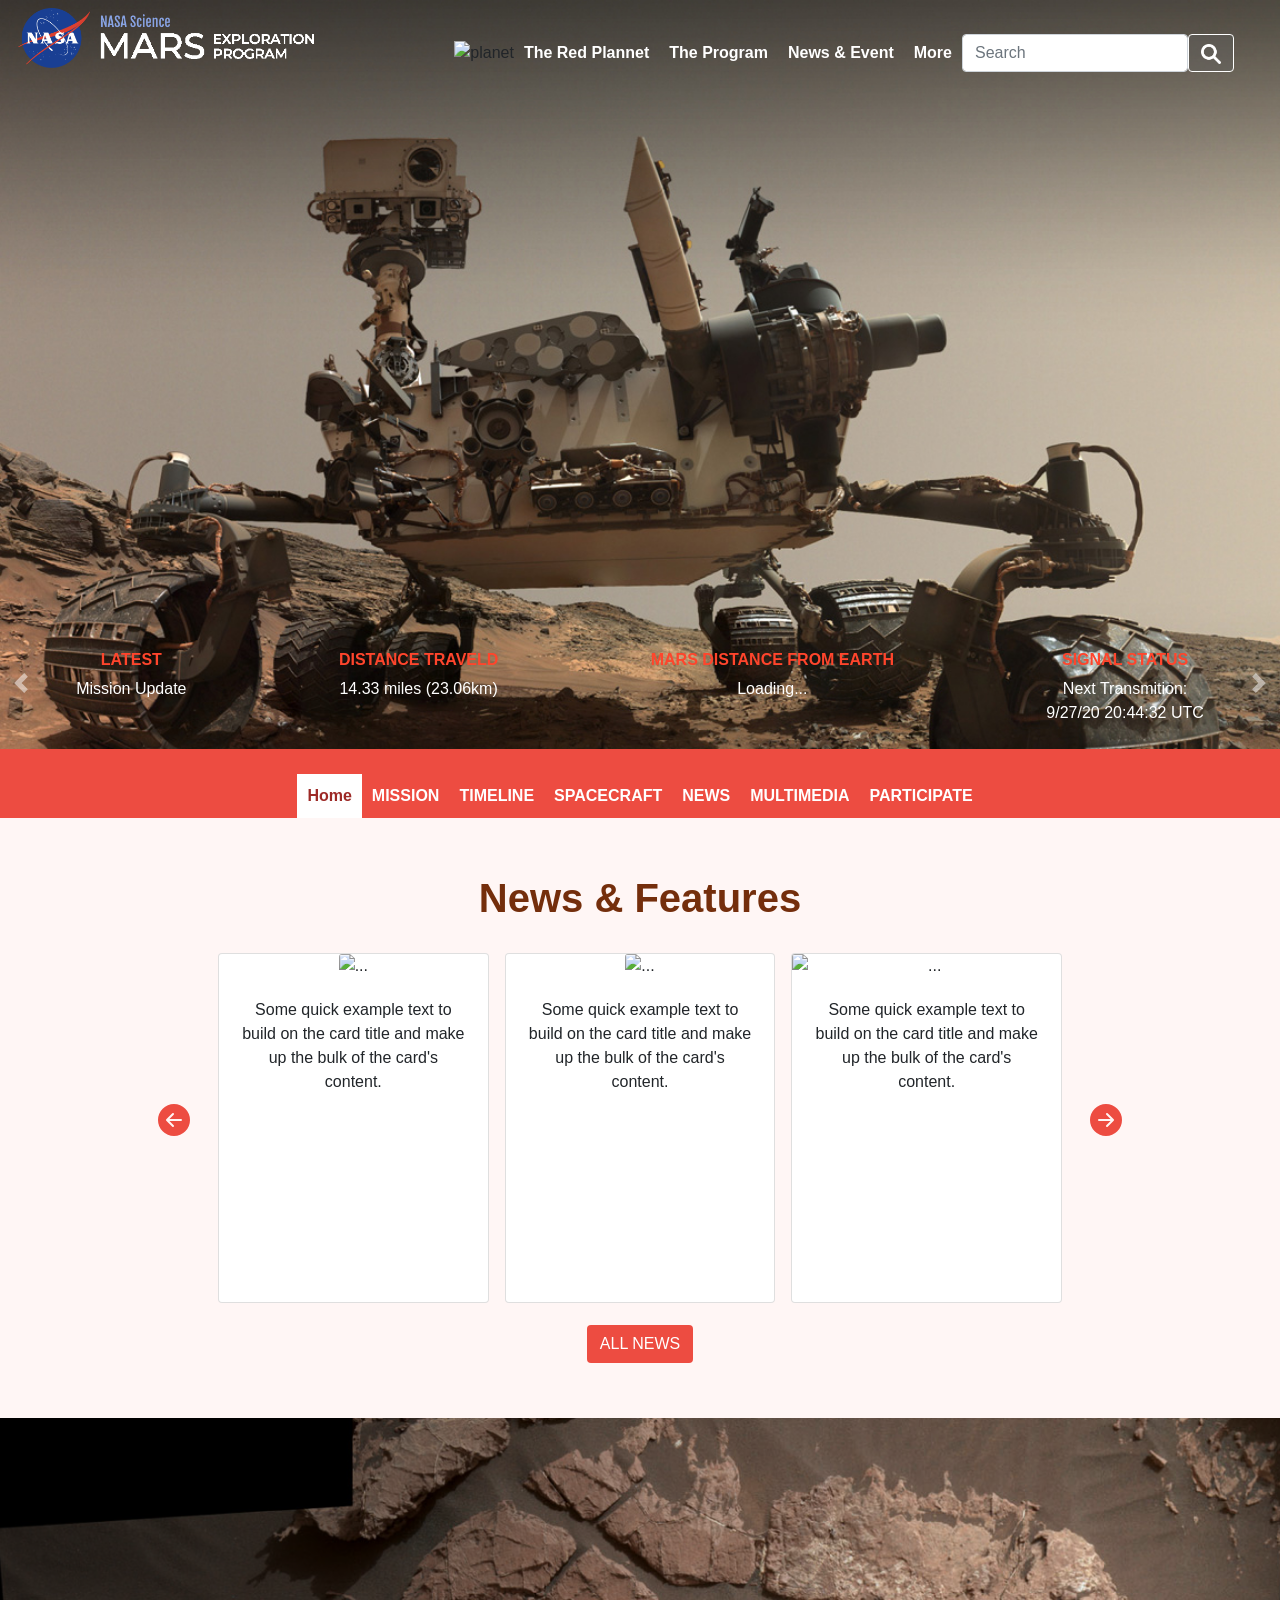
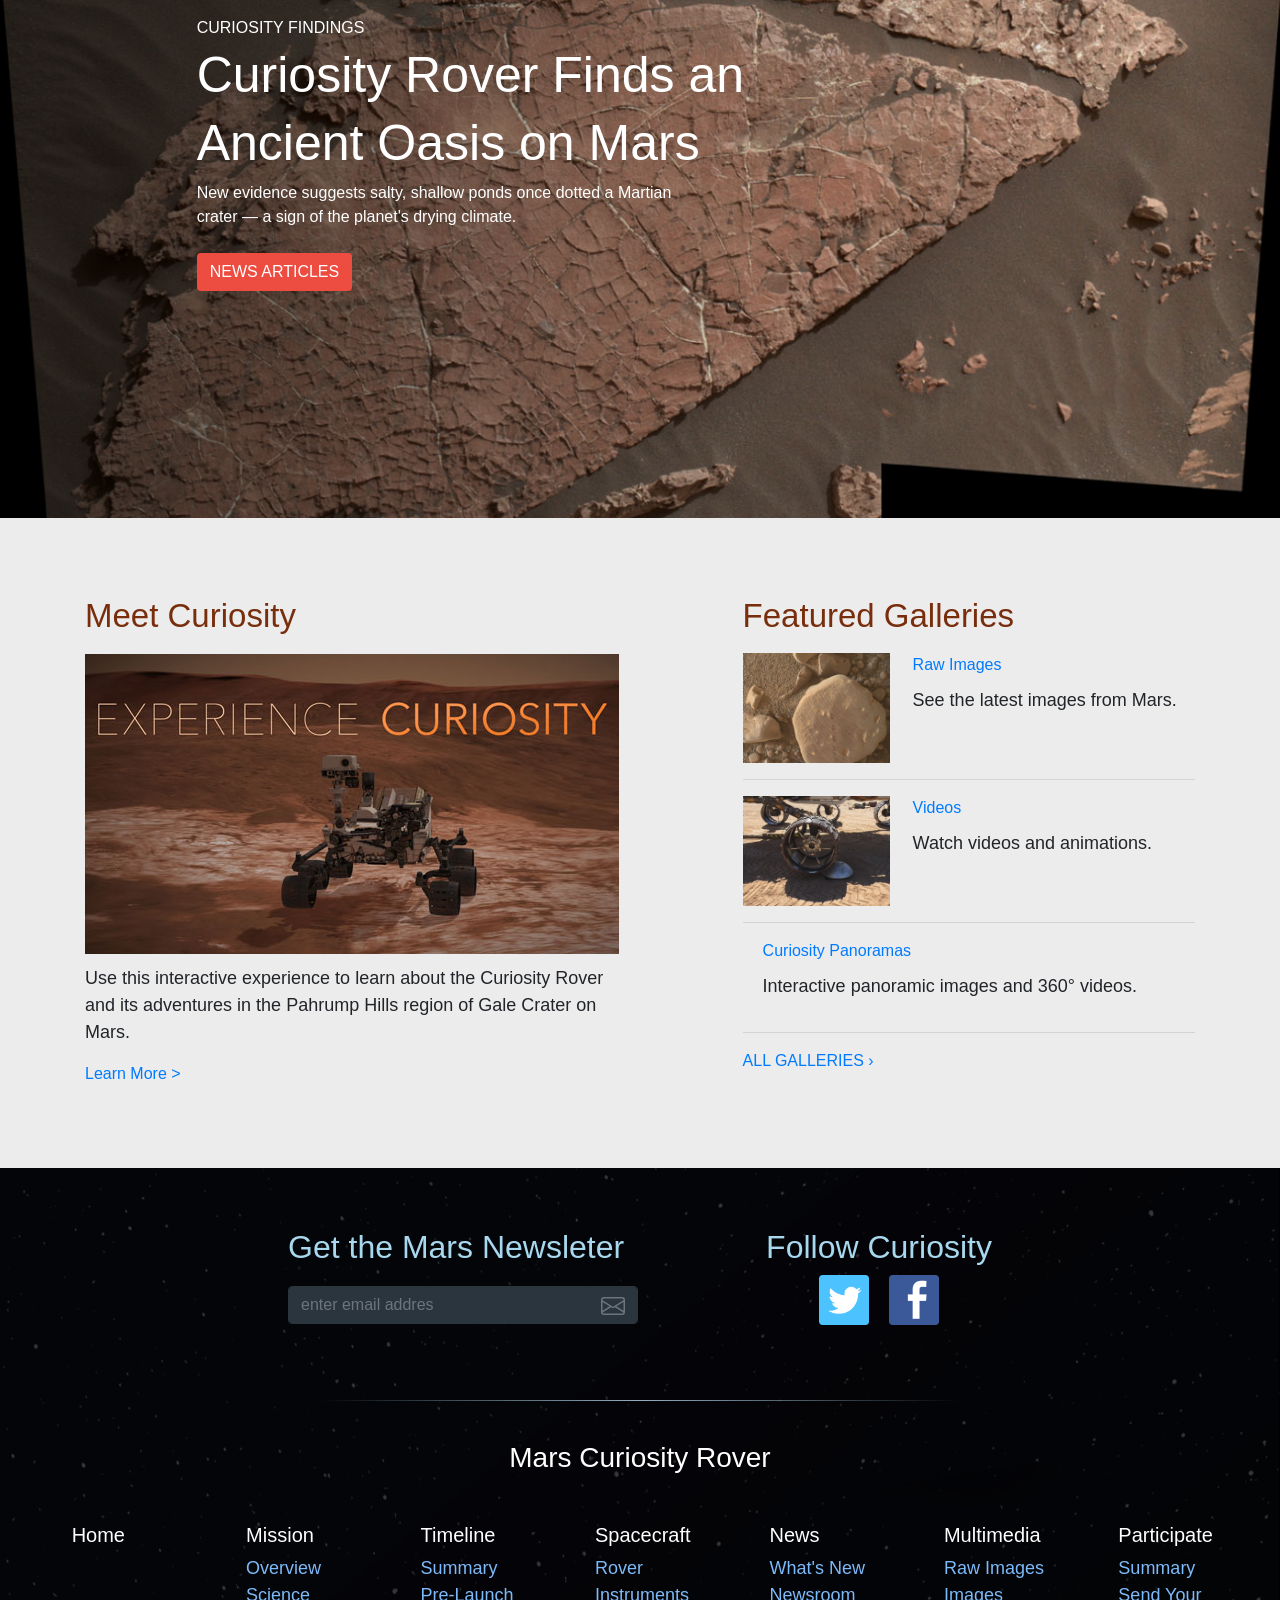
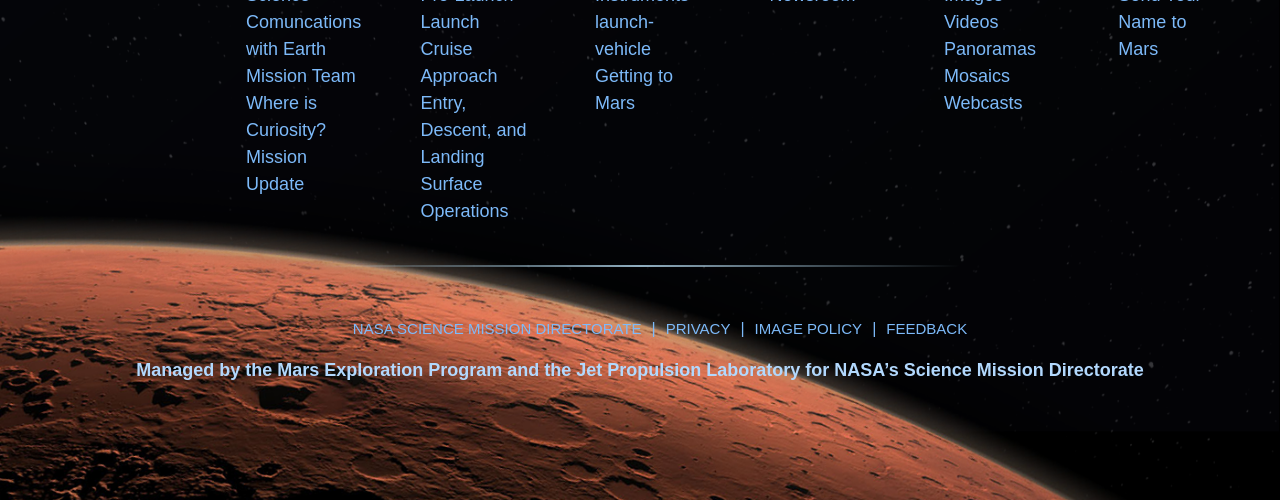
==== commit 368b5f9c: "Add files via upload" ====
--- a/html/index.html
+++ b/html/index.html
@@ -14,7 +14,6 @@
 
      <meta name="viewport"
           content="width=device-width, initial-scale=1.0, user-scalable=no, target-densityDpi=device-dpi">
-     <!-- <meta name="viewport" content="width=device-width, initial-scale=0.3"> -->
      <!-- Background image -->
      <div class="main">
           <img src="/img/main.jpg" class="background-image-1" alt="">
@@ -35,7 +34,7 @@
                          <div class="card dropdown-content nasa-planet-icon">
                               <div class="card-body mars-card" style="width: 18rem;text-align: center;">
                                    <a href="https://mars.nasa.gov/explore/mars-now">
-                                        <img src="/mars.jpg" class="card-img-top" alt="..."
+                                        <img src="/img/mars.jpg" class="card-img-top" alt="..."
                                              style="width: 180px; margin-bottom: 20px; height: auto;">
                                    </a>
                                    <h5 class="card-title">Mars Now</h5>
@@ -250,7 +249,6 @@
           <div id="carouselExampleControls-two" class="carousel slide sc-navdesk-go" data-interval="false">
                <div class="carousel-inner">
                     <div class="carousel-item active">
-
                          <div class='second-row'>
                               <div class="second-r ">
                                    <h5>LATEST</h5>
@@ -273,7 +271,7 @@
                                    <h5>MISSION CLOCK</h5>
                                    <p>2895 Sols on Mars</p>
                               </div>
-                         </div>
+                  ` </div>
                     </div>
                     <div class="carousel-item">
                          <div class='second-row'>
@@ -288,7 +286,8 @@
                          </div>
                     </div>
 
-               </div>
+               
+          </div>
                <!-- Slidebar action -->
                <a class="carousel-control-prev" href="#carouselExampleControls-two" role="button" data-slide="prev">
                     <span class="carousel-control-prev-icon" aria-hidden="true"></span>
@@ -298,9 +297,7 @@
                     <span class="carousel-control-next-icon" aria-hidden="true"></span>
                     <span class="sr-only">Next</span>
                </a>
-          </div>
-     </div>
-
+     </div>    
      </div>
 
      <!-- Secon page | part -->
@@ -407,70 +404,82 @@
                     <!-- Middle section -->
                     <div class="connect-middle">
                          <div id="carouselExampleControls-second" class="carousel slide" data-interval="false">
-
-                              <!-- First deck on second slider -->
-
-
-
-                              <div class="carousel-item active ">
-                                   <div class="carousel-inner second-slider-flex">
-                                        <div class="card card-mobile-go" style="width: 18rem; height: 350px; ">
-                                             <img src="https://mars.nasa.gov/system/feature_items/images/6193_PIA23623-226.jpg"
-                                                  class="card-img-top" alt="...">
-                                             <div class="card-body">
-                                                  <p class="card-text">Some quick example text to build on the card
-                                                       title and make up the bulk of the card's content.</p>
+                              <div class="carousel-inner">
+                                   <div class="carousel-item active">
+                                        <div class="first">
+                                             <div class="card card-mobile-go" style="width: 18rem; height: 350px; ">
+                                                  <a href="https://mars.nasa.gov/news/8621/nasas-curiosity-mars-rover-snaps-its-highest-resolution-panorama-yet/?site=msl">
+                                                       <img src="https://mars.nasa.gov/system/feature_items/images/6193_PIA23623-226.jpg"
+                                                            class="card-img-top" alt="...">
+                                                       <div class="card-body">
+                                                            <p class="card-text">Some quick example text to build on the card
+                                                                 title and make up the bulk of the card's content.</p>
+                                                       </div>
+                                                  </a>
+                                             </div>
+                                            
+                                             <div class="card card-middle" style="width: 18rem; height: 350px;">
+                                                  <a href="https://mars.nasa.gov/news/8548/with-mars-methane-mystery-unsolved-curiosity-serves-scientists-a-new-one-oxygen/?site=msl">
+                                                       <img src="https://mars.nasa.gov/system/feature_items/images/6157_mars_seasonal_oxygen_gale_crater-320x240.jpg"
+                                                            class="card-img-top" alt="...">
+                                                       <div class="card-body">
+                                                            <p class="card-text">Some quick example text to build on the card
+                                                                 title and make up the bulk of the card's content.</p>
+                                                       </div>
+                                                  </a>
+                                             </div>
+                                             
+                                             <div class="card card-mobile-go" style="width: 18rem; height: 350px;">
+                                                  <a href="https://mars.nasa.gov/news/8536/?site=msl"></a>
+                                                       <img src="https://mars.nasa.gov/system/feature_items/images/6148_Mars_chemist_320x240px.jpg"
+                                                            class="card-img-top" alt="...">
+                                                       <div class="card-body">
+                                                            <p class="card-text">Some quick example text to build on the card
+                                                                 title and make up the bulk of the card's content.</p>
+                                                       </div>
+                                                  </a>
                                              </div>
                                         </div>
-                                        <div class="card card-middle" style="width: 18rem; height: 350px;">
-                                             <img src="https://mars.nasa.gov/system/feature_items/images/6157_mars_seasonal_oxygen_gale_crater-320x240.jpg"
-                                                  class="card-img-top" alt="...">
-                                             <div class="card-body">
-                                                  <p class="card-text">Some quick example text to build on the card
-                                                       title and make up the bulk of the card's content.</p>
+                                   </div>
+                                   <div class="carousel-item">
+                                        <div class="first">
+                                             <div class="card card-mobile-go" style="width: 18rem; height: 350px; ">
+                                                  <a href="https://mars.nasa.gov/news/8621/nasas-curiosity-mars-rover-snaps-its-highest-resolution-panorama-yet/?site=msl">
+                                                       <img src="https://mars.nasa.gov/system/feature_items/images/6193_PIA23623-226.jpg"
+                                                            class="card-img-top" alt="...">
+                                                       <div class="card-body">
+                                                            <p class="card-text">Some quick example text to build on the card
+                                                                 title and make up the bulk of the card's content.</p>
+                                                       </div>
+                                                  </a>
                                              </div>
+                                            
+                                             <div class="card card-middle" style="width: 18rem; height: 350px;">
+                                                  <a href="https://mars.nasa.gov/news/8548/with-mars-methane-mystery-unsolved-curiosity-serves-scientists-a-new-one-oxygen/?site=msl">
+                                                       <img src="https://mars.nasa.gov/system/feature_items/images/6157_mars_seasonal_oxygen_gale_crater-320x240.jpg"
+                                                            class="card-img-top" alt="...">
+                                                       <div class="card-body">
+                                                            <p class="card-text">Some quick example text to build on the card
+                                                                 title and make up the bulk of the card's content.</p>
+                                                       </div>
+                                                  </a>
+                                             </div>
+                                             
+                                             <div class="card card-mobile-go" style="width: 18rem; height: 350px;">
+                                                  <a href="https://mars.nasa.gov/news/8536/?site=msl"></a>
+                                                       <img src="https://mars.nasa.gov/system/feature_items/images/6148_Mars_chemist_320x240px.jpg"
+                                                            class="card-img-top" alt="...">
+                                                       <div class="card-body">
+                                                            <p class="card-text">Some quick example text to build on the card
+                                                                 title and make up the bulk of the card's content.</p>
+                                                       </div>
+                                                  </a>
+                                             </div>    
                                         </div>
-                                        <div class="card card-mobile-go" style="width: 18rem; height: 350px;">
-                                             <img src="https://mars.nasa.gov/system/feature_items/images/6148_Mars_chemist_320x240px.jpg"
-                                                  class="card-img-top" alt="...">
-                                             <div class="card-body">
-                                                  <p class="card-text">Some quick example text to build on the card
-                                                       title and make up the bulk of the card's content.</p>
-                                             </div>
-                                        </div>
-                                   </div>
-                              </div>
-
-                              <!-- Secon dec on second slider -->
-                              <div class="carousel-item ">
-                                   <div class="carousel-inner second-slider-flex">
-                                        <div class="card" style="width: 18rem; height: 350px; ">
-                                             <img src="https://mars.nasa.gov/system/feature_items/images/6193_PIA23623-226.jpg"
-                                                  class="card-img-top" alt="...">
-                                             <div class="card-body">
-                                                  <p class="card-text">Some quick example text to build on the card
-                                                       title and make up the bulk of the card's content.</p>
-                                             </div>
-                                        </div>
-                                        <div class="card card-middle" style="width: 18rem; height: 350px;">
-                                             <img src="https://mars.nasa.gov/system/feature_items/images/6157_mars_seasonal_oxygen_gale_crater-320x240.jpg"
-                                                  class="card-img-top" alt="...">
-                                             <div class="card-body">
-                                                  <p class="card-text">Some quick example text to build on the card
-                                                       title and make up the bulk of the card's content.</p>
-                                             </div>
-                                        </div>
-                                        <div class="card" style="width: 18rem; height: 350px;">
-                                             <img src="https://mars.nasa.gov/system/feature_items/images/6148_Mars_chemist_320x240px.jpg"
-                                                  class="card-img-top" alt="...">
-                                             <div class="card-body">
-                                                  <p class="card-text">Some quick example text to build on the card
-                                                       title and make up the bulk of the card's content.</p>
-                                             </div>
-                                        </div>
-                                   </div>
-                              </div>
-                         </div>
+                                   </div>
+                              </div>
+                         </div>
+                         
                     </div>
                     <div>
                          <a class="carousel-control-sc" href="#carouselExampleControls-second" role="button"
@@ -805,8 +814,8 @@
      </div>
 
      <!-- Scripts -->
-     <script src="/src/jquery-3.5.1.min.js"></script>
-     <script src="/src/bootstrap-4.5.2-dist/js/bootstrap.min.js"></script>
+     <script src="/jquery-3.5.1.min.js"></script>
+     <script src="/bootstrap-4.5.2-dist/js/bootstrap.min.js"></script>
 
 </body>
 
--- a/dir/css/main.css
+++ b/dir/css/main.css
@@ -168,6 +168,7 @@
 
 .connect-middle {
   height: 350px;
+  width: 900px;
   padding: 0 20px;
 }
 
@@ -750,8 +751,21 @@
 }
 
 @media (min-width: 1200px) {
+  .first{
+    display: flex;
+    justify-content: space-between;
+  }
+  .first .card{
+    margin: 8px;
+  }
+  .card a{
+    color: inherit;
+  }
+  .card a:hover{
+    text-decoration: none;
+  }
   .navbar {
-    height: 820px;
+    height: 650px;
   }
   .carousel-control-prev {
     padding-bottom: 50px;
@@ -760,7 +774,16 @@
     padding-bottom: 50px;
   }
   .first-row {
-    margin-bottom: 60px;
+    margin-bottom: 40px;
+  }
+  .secod-c{
+    display: flex !important;
+
+  }
+  .second-slider-flex{
+    width: 100%;
+    display: flex !important;
+    flex-direction: row;
   }
   .nav-response {
     visibility: hidden;
@@ -768,6 +791,8 @@
   .main img{
     height: 1000px !important;
     width: auto;
+    object-fit: cover;
+    object-position: center;
   }
 }
 
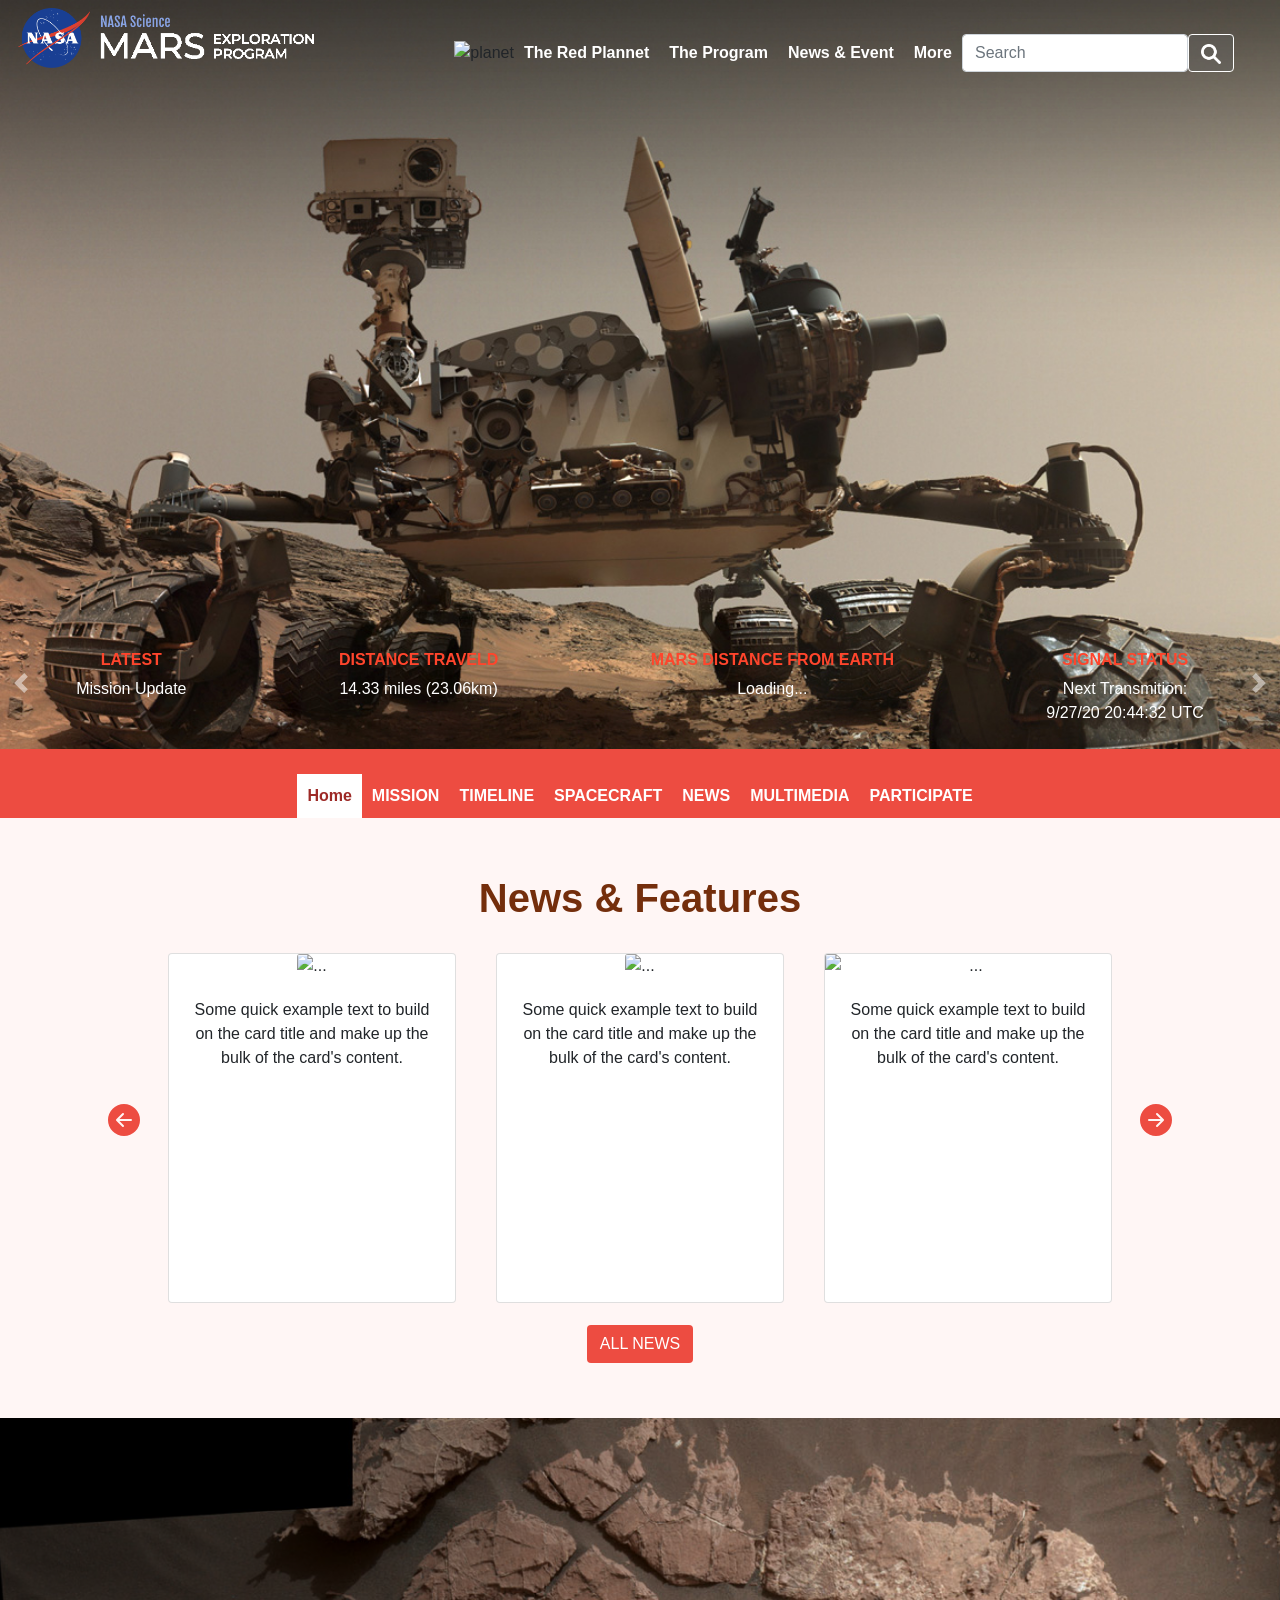
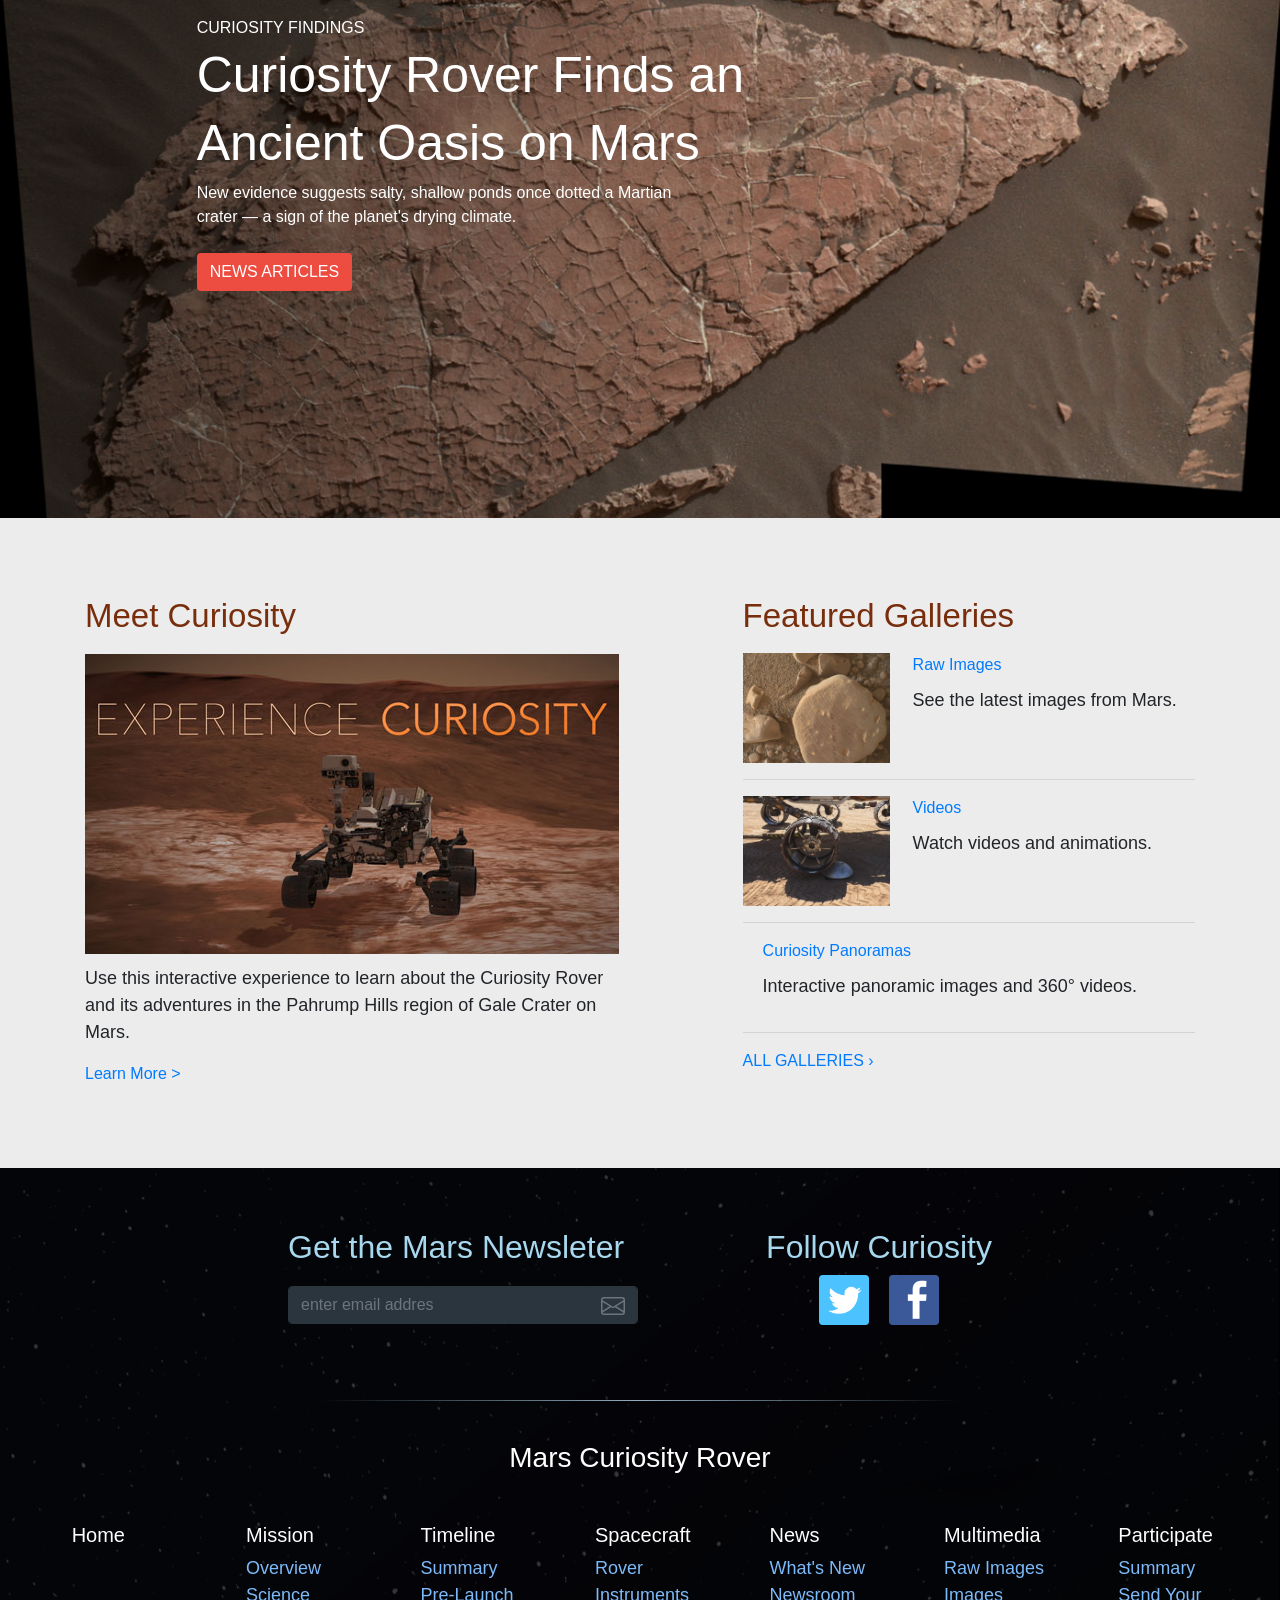
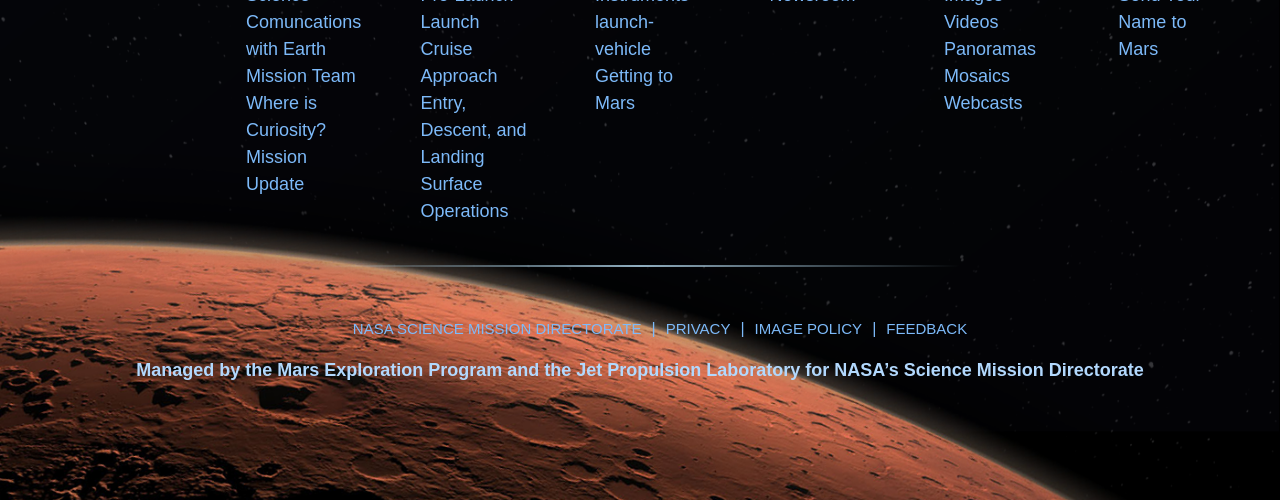
==== commit 91e1a2b3: "Update index.html" ====
--- a/html/index.html
+++ b/html/index.html
@@ -271,7 +271,7 @@
                                    <h5>MISSION CLOCK</h5>
                                    <p>2895 Sols on Mars</p>
                               </div>
-                  ` </div>
+                    </div>
                     </div>
                     <div class="carousel-item">
                          <div class='second-row'>
@@ -819,4 +819,4 @@
 
 </body>
 
-</html>+</html>
--- a/dir/css/main.css
+++ b/dir/css/main.css
@@ -168,7 +168,7 @@
 
 .connect-middle {
   height: 350px;
-  width: 900px;
+  width: 1000px;
   padding: 0 20px;
 }
 
@@ -583,6 +583,14 @@
   .card-mobile-go, .carousel-control-sc, .carousel-sc-prv, .media-2 {
     visibility: hidden;
   }
+  .card-middle{
+    width: 100%;
+    margin: 0 auto;
+    margin-top: -350px;
+  }
+  .card a{
+    color: inherit;
+  }
   .media-1 img {
     height: auto;
     width: -webkit-fit-content;
